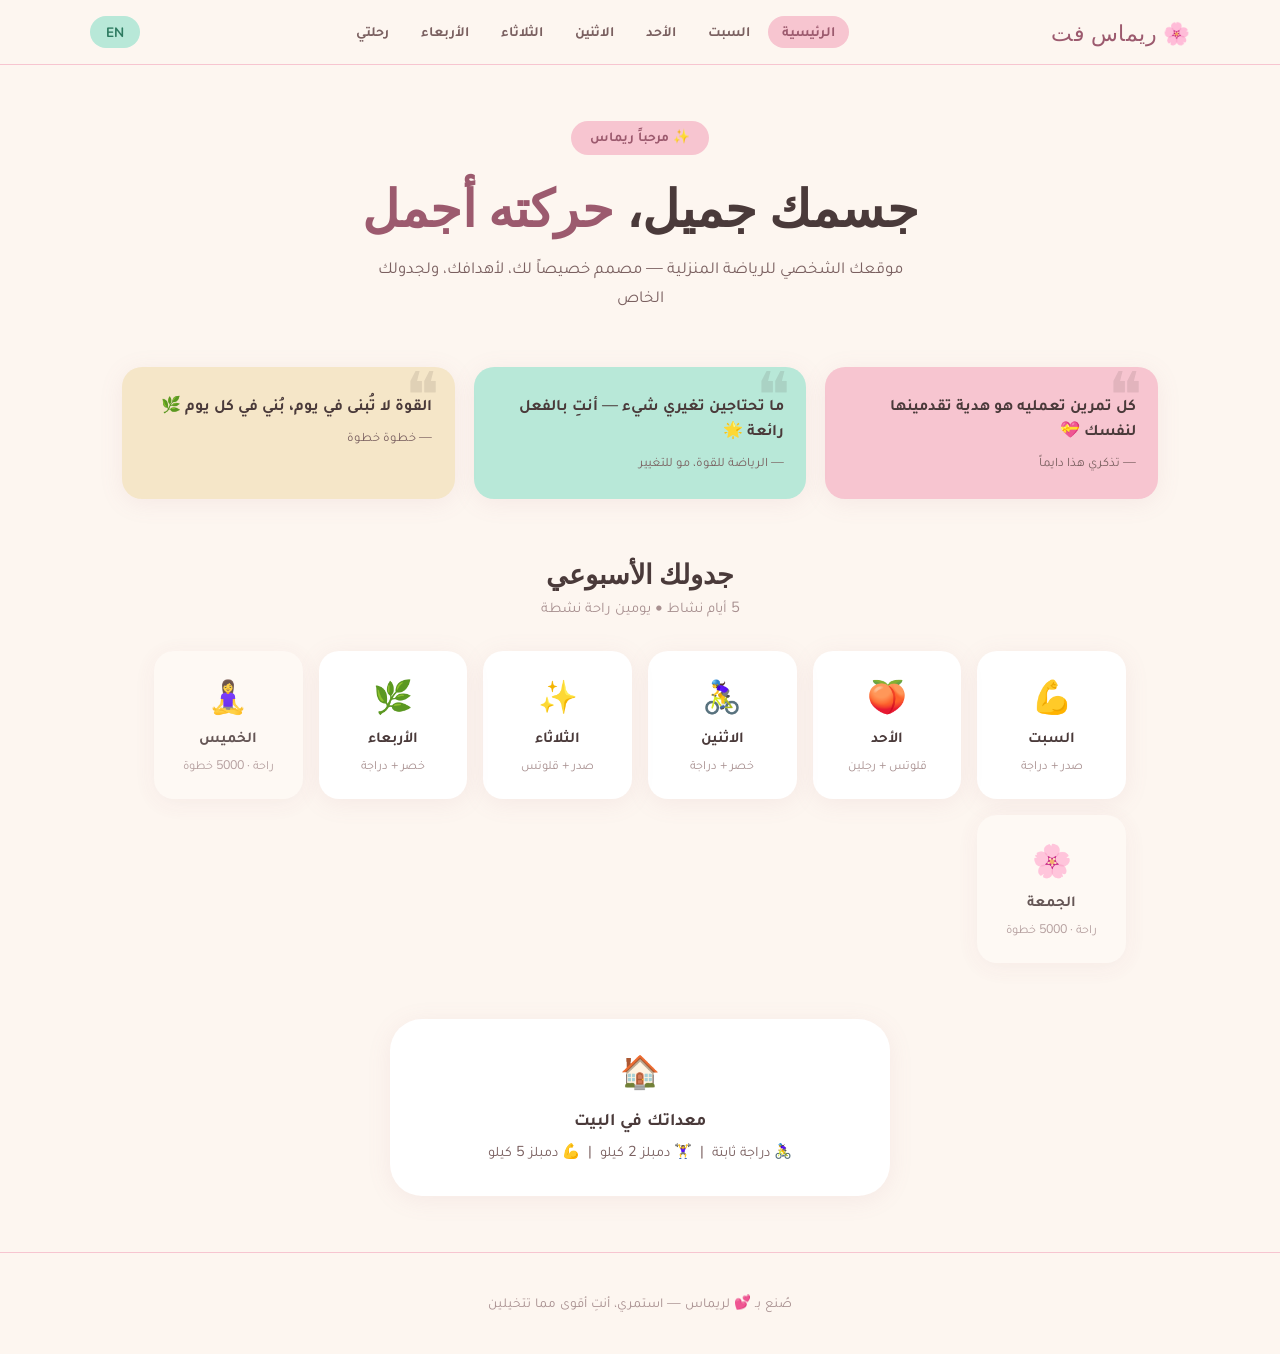
==== index.html @ c1bd8bd5 "Initial commit" ====
<!DOCTYPE html>
<html lang="ar" dir="rtl">
<head>
<meta charset="UTF-8"/>
<meta name="viewport" content="width=device-width, initial-scale=1.0"/>
<title>ريماس فت | Reemas Fit</title>
<link rel="stylesheet" href="style.css"/>
</head>
<body>
 
<nav>
  <div class="nav-inner">
    <a class="nav-logo" href="index.html">🌸 ريماس فت</a>
    <ul class="nav-links">
      <li><a href="index.html" class="active" data-ar="الرئيسية" data-en="Home">الرئيسية</a></li>
      <li><a href="saturday.html" data-ar="السبت" data-en="Sat">السبت</a></li>
      <li><a href="sunday.html" data-ar="الأحد" data-en="Sun">الأحد</a></li>
      <li><a href="monday.html" data-ar="الاثنين" data-en="Mon">الاثنين</a></li>
      <li><a href="tuesday.html" data-ar="الثلاثاء" data-en="Tue">الثلاثاء</a></li>
      <li><a href="wednesday.html" data-ar="الأربعاء" data-en="Wed">الأربعاء</a></li>
      <li><a href="my-journey.html" data-ar="رحلتي" data-en="My Journey">رحلتي</a></li>
    </ul>
    <button class="lang-btn" onclick="toggleLang()">EN</button>
  </div>
</nav>
 
<div class="hero section">
  <div class="hero-badge" data-ar="✨ مرحباً ريماس" data-en="✨ Hello Reemas">✨ مرحباً ريماس</div>
  <h1 data-ar="جسمك جميل، <span>حركته أجمل</span>" data-en="Your body is beautiful, <span>moving it is even better</span>">جسمك جميل، <span>حركته أجمل</span></h1>
  <p class="hero-sub" data-ar="موقعك الشخصي للرياضة المنزلية — مصمم خصيصاً لك، لأهدافك، ولجدولك الخاص" data-en="Your personal home workout hub — designed just for you, your goals, and your schedule">موقعك الشخصي للرياضة المنزلية — مصمم خصيصاً لك، لأهدافك، ولجدولك الخاص</p>
</div>
 
<div class="quotes-grid">
  <div class="quote-card">
    <p data-ar="كل تمرين تعمليه هو هدية تقدمينها لنفسك 💝" data-en="Every workout is a gift you give yourself 💝">كل تمرين تعمليه هو هدية تقدمينها لنفسك 💝</p>
    <span data-ar="— تذكري هذا دايماً" data-en="— Always remember this">— تذكري هذا دايماً</span>
  </div>
  <div class="quote-card">
    <p data-ar="ما تحتاجين تغيري شيء — أنتِ بالفعل رائعة 🌟" data-en="You don't need to change anything — you're already amazing 🌟">ما تحتاجين تغيري شيء — أنتِ بالفعل رائعة 🌟</p>
    <span data-ar="— الرياضة للقوة، مو للتغيير" data-en="— Exercise for strength, not change">— الرياضة للقوة، مو للتغيير</span>
  </div>
  <div class="quote-card">
    <p data-ar="القوة لا تُبنى في يوم، بُني في كل يوم 🌿" data-en="Strength isn't built in one day, but a little every day 🌿">القوة لا تُبنى في يوم، بُني في كل يوم 🌿</p>
    <span data-ar="— خطوة خطوة" data-en="— Step by step">— خطوة خطوة</span>
  </div>
</div>
 
<div class="section">
  <h2 class="section-title" data-ar="جدولك الأسبوعي" data-en="Your Weekly Schedule">جدولك الأسبوعي</h2>
  <p class="section-sub" data-ar="5 أيام نشاط • يومين راحة نشطة" data-en="5 active days • 2 active rest days">5 أيام نشاط • يومين راحة نشطة</p>
 
  <div class="week-grid">
    <a class="day-card" href="saturday.html">
      <span class="day-emoji">💪</span>
      <span class="day-name" data-ar="السبت" data-en="Saturday">السبت</span>
      <span class="day-focus" data-ar="صدر + دراجة" data-en="Chest + Bike">صدر + دراجة</span>
    </a>
    <a class="day-card" href="sunday.html">
      <span class="day-emoji">🍑</span>
      <span class="day-name" data-ar="الأحد" data-en="Sunday">الأحد</span>
      <span class="day-focus" data-ar="قلوتس + رجلين" data-en="Glutes + Legs">قلوتس + رجلين</span>
    </a>
    <a class="day-card" href="monday.html">
      <span class="day-emoji">🚴‍♀️</span>
      <span class="day-name" data-ar="الاثنين" data-en="Monday">الاثنين</span>
      <span class="day-focus" data-ar="خصر + دراجة" data-en="Waist + Bike">خصر + دراجة</span>
    </a>
    <a class="day-card" href="tuesday.html">
      <span class="day-emoji">✨</span>
      <span class="day-name" data-ar="الثلاثاء" data-en="Tuesday">الثلاثاء</span>
      <span class="day-focus" data-ar="صدر + قلوتس" data-en="Chest + Glutes">صدر + قلوتس</span>
    </a>
    <a class="day-card" href="wednesday.html">
      <span class="day-emoji">🌿</span>
      <span class="day-name" data-ar="الأربعاء" data-en="Wednesday">الأربعاء</span>
      <span class="day-focus" data-ar="خصر + دراجة" data-en="Waist + Bike">خصر + دراجة</span>
    </a>
    <div class="day-card rest">
      <span class="day-emoji">🧘‍♀️</span>
      <span class="day-name" data-ar="الخميس" data-en="Thursday">الخميس</span>
      <span class="day-focus" data-ar="راحة · 5000 خطوة" data-en="Rest · 5000 steps">راحة · 5000 خطوة</span>
    </div>
    <div class="day-card rest">
      <span class="day-emoji">🌸</span>
      <span class="day-name" data-ar="الجمعة" data-en="Friday">الجمعة</span>
      <span class="day-focus" data-ar="راحة · 5000 خطوة" data-en="Rest · 5000 steps">راحة · 5000 خطوة</span>
    </div>
  </div>
</div>
 
<div class="section" style="text-align:center">
  <div style="background:var(--white);border-radius:var(--radius-lg);padding:2rem;box-shadow:var(--shadow-soft);display:inline-block;max-width:500px;width:100%">
    <span style="font-size:2rem">🏠</span>
    <h3 style="margin:0.8rem 0 0.4rem;font-size:1.1rem" data-ar="معداتك في البيت" data-en="Your Home Equipment">معداتك في البيت</h3>
    <p style="color:var(--text-mid);font-size:0.9rem;line-height:1.7" data-ar="🚴‍♀️ دراجة ثابتة &nbsp;|&nbsp; 🏋️‍♀️ دمبلز 2 كيلو &nbsp;|&nbsp; 💪 دمبلز 5 كيلو" data-en="🚴‍♀️ Stationary Bike &nbsp;|&nbsp; 🏋️‍♀️ 2kg Dumbbells &nbsp;|&nbsp; 💪 5kg Dumbbells">🚴‍♀️ دراجة ثابتة &nbsp;|&nbsp; 🏋️‍♀️ دمبلز 2 كيلو &nbsp;|&nbsp; 💪 دمبلز 5 كيلو</p>
  </div>
</div>
 
<footer>
  <p data-ar="صُنع بـ <span>💕</span> لريماس — استمري، أنتِ أقوى مما تتخيلين" data-en="Made with <span>💕</span> for Reemas — Keep going, you're stronger than you think">صُنع بـ <span>💕</span> لريماس — استمري، أنتِ أقوى مما تتخيلين</p>
</footer>
 
<script>
const LANG_KEY = 'reemas_lang';
function getLang() { return localStorage.getItem(LANG_KEY) || 'ar'; }
function applyLang(lang) {
  document.documentElement.lang = lang;
  document.documentElement.dir = lang === 'ar' ? 'rtl' : 'ltr';
  document.body.classList.toggle('lang-en', lang === 'ar' ? false : true);
  document.querySelector('.lang-btn').textContent = lang === 'ar' ? 'EN' : 'عر';
  document.querySelectorAll('[data-ar]').forEach(el => {
    const txt = el.getAttribute('data-' + lang);
    if (txt) el.innerHTML = txt;
  });
  localStorage.setItem(LANG_KEY, lang);
}
function toggleLang() {
  applyLang(getLang() === 'ar' ? 'en' : 'ar');
}
applyLang(getLang());
</script>
</body>
</html>
---- style.css ----
@import url('https://fonts.googleapis.com/css2?family=Tajawal:wght@300;400;500;700&family=Playfair+Display:wght@400;600&family=Nunito:wght@300;400;600;700&display=swap');
 
:root {
  --blush: #F7C5D0;
  --blush-dark: #e8a0b5;
  --blush-text: #9c5a6e;
  --mint: #B8E8D8;
  --mint-dark: #8dd4bc;
  --mint-text: #2d7a60;
  --sand: #F5E6C8;
  --sand-dark: #e8d0a0;
  --sand-text: #8a6a28;
  --cream: #FDF6F0;
  --cream-2: #fef9f5;
  --white: #ffffff;
  --text-dark: #4a3a3a;
  --text-mid: #7a6060;
  --text-light: #a89090;
  --radius-sm: 12px;
  --radius-md: 20px;
  --radius-lg: 32px;
  --shadow-soft: 0 4px 24px rgba(180,120,140,0.10);
  --shadow-card: 0 8px 32px rgba(180,120,140,0.13);
  --transition: 0.3s cubic-bezier(0.4,0,0.2,1);
}
 
* {
  margin: 0;
  padding: 0;
  box-sizing: border-box;
}
 
html {
  scroll-behavior: smooth;
}
 
body {
  font-family: 'Nunito', 'Tajawal', sans-serif;
  background-color: var(--cream);
  color: var(--text-dark);
  min-height: 100vh;
  direction: rtl;
}
 
body.lang-en {
  direction: ltr;
  font-family: 'Nunito', sans-serif;
}
 
/* ─── NAV ─── */
nav {
  background: rgba(253,246,240,0.92);
  backdrop-filter: blur(12px);
  -webkit-backdrop-filter: blur(12px);
  border-bottom: 1.5px solid var(--blush);
  position: sticky;
  top: 0;
  z-index: 100;
  padding: 0 2rem;
}
 
.nav-inner {
  max-width: 1100px;
  margin: 0 auto;
  display: flex;
  align-items: center;
  justify-content: space-between;
  height: 64px;
  gap: 1rem;
}
 
.nav-logo {
  font-family: 'Playfair Display', serif;
  font-size: 1.35rem;
  color: var(--blush-text);
  text-decoration: none;
  letter-spacing: 0.5px;
  white-space: nowrap;
}
 
.nav-links {
  display: flex;
  gap: 0.3rem;
  list-style: none;
  flex-wrap: wrap;
  justify-content: center;
}
 
.nav-links a {
  text-decoration: none;
  color: var(--text-mid);
  font-size: 0.88rem;
  font-weight: 600;
  padding: 0.4rem 0.85rem;
  border-radius: 50px;
  transition: var(--transition);
}
 
.nav-links a:hover,
.nav-links a.active {
  background: var(--blush);
  color: var(--blush-text);
}
 
.lang-btn {
  background: var(--mint);
  color: var(--mint-text);
  border: none;
  padding: 0.4rem 1rem;
  border-radius: 50px;
  font-family: inherit;
  font-size: 0.85rem;
  font-weight: 700;
  cursor: pointer;
  transition: var(--transition);
  white-space: nowrap;
}
 
.lang-btn:hover {
  background: var(--mint-dark);
  transform: scale(1.05);
}
 
/* ─── HERO ─── */
.hero {
  max-width: 1100px;
  margin: 3rem auto 0;
  padding: 0 2rem;
  text-align: center;
}
 
.hero-badge {
  display: inline-block;
  background: var(--blush);
  color: var(--blush-text);
  font-size: 0.85rem;
  font-weight: 700;
  padding: 0.4rem 1.2rem;
  border-radius: 50px;
  margin-bottom: 1.2rem;
  animation: fadeUp 0.6s ease both;
}
 
.hero h1 {
  font-family: 'Playfair Display', serif;
  font-size: clamp(2rem, 5vw, 3.2rem);
  color: var(--text-dark);
  line-height: 1.25;
  margin-bottom: 1rem;
  animation: fadeUp 0.7s ease both;
}
 
.hero h1 span {
  color: var(--blush-text);
}
 
.hero-sub {
  font-size: 1.05rem;
  color: var(--text-mid);
  max-width: 540px;
  margin: 0 auto 2rem;
  line-height: 1.7;
  animation: fadeUp 0.8s ease both;
}
 
/* ─── QUOTE CARDS ─── */
.quotes-grid {
  display: grid;
  grid-template-columns: repeat(auto-fit, minmax(260px, 1fr));
  gap: 1.2rem;
  max-width: 1100px;
  margin: 2.5rem auto;
  padding: 0 2rem;
}
 
.quote-card {
  border-radius: var(--radius-md);
  padding: 1.6rem 1.4rem;
  position: relative;
  overflow: hidden;
  animation: fadeUp 0.8s ease both;
  box-shadow: var(--shadow-soft);
}
 
.quote-card:nth-child(1) { background: var(--blush); animation-delay: 0.1s; }
.quote-card:nth-child(2) { background: var(--mint); animation-delay: 0.2s; }
.quote-card:nth-child(3) { background: var(--sand); animation-delay: 0.3s; }
 
.quote-card::before {
  content: '❝';
  position: absolute;
  top: -8px;
  right: 16px;
  font-size: 4rem;
  opacity: 0.12;
  font-family: serif;
}
 
.quote-card p {
  font-size: 1rem;
  font-weight: 600;
  line-height: 1.6;
  color: var(--text-dark);
}
 
.quote-card span {
  display: block;
  margin-top: 0.6rem;
  font-size: 0.8rem;
  color: var(--text-mid);
}
 
/* ─── WEEK OVERVIEW ─── */
.section-title {
  text-align: center;
  font-family: 'Playfair Display', serif;
  font-size: 1.7rem;
  color: var(--text-dark);
  margin-bottom: 0.4rem;
}
 
.section-sub {
  text-align: center;
  color: var(--text-light);
  font-size: 0.92rem;
  margin-bottom: 2rem;
}
 
.week-grid {
  display: grid;
  grid-template-columns: repeat(auto-fit, minmax(140px, 1fr));
  gap: 1rem;
  max-width: 1100px;
  margin: 0 auto;
  padding: 0 2rem;
}
 
.day-card {
  background: var(--white);
  border-radius: var(--radius-md);
  padding: 1.4rem 1rem;
  text-align: center;
  text-decoration: none;
  color: inherit;
  box-shadow: var(--shadow-soft);
  transition: var(--transition);
  border: 2px solid transparent;
  display: block;
}
 
.day-card:hover {
  transform: translateY(-4px);
  box-shadow: var(--shadow-card);
  border-color: var(--blush);
}
 
.day-card.rest {
  background: var(--cream-2);
  opacity: 0.85;
}
 
.day-emoji {
  font-size: 2rem;
  display: block;
  margin-bottom: 0.5rem;
}
 
.day-name {
  font-weight: 700;
  font-size: 0.95rem;
  color: var(--text-dark);
  display: block;
  margin-bottom: 0.25rem;
}
 
.day-focus {
  font-size: 0.78rem;
  color: var(--text-light);
}
 
/* ─── SECTION WRAPPER ─── */
.section {
  max-width: 1100px;
  margin: 3.5rem auto;
  padding: 0 2rem;
}
 
/* ─── DAY PAGE ─── */
.day-hero {
  background: linear-gradient(135deg, var(--blush) 0%, var(--sand) 100%);
  border-radius: var(--radius-lg);
  padding: 2.5rem 2rem;
  text-align: center;
  margin-bottom: 2rem;
  position: relative;
  overflow: hidden;
}
 
.day-hero::after {
  content: '';
  position: absolute;
  bottom: -30px;
  left: -30px;
  width: 120px;
  height: 120px;
  background: rgba(255,255,255,0.15);
  border-radius: 50%;
}
 
.day-hero-emoji {
  font-size: 3rem;
  display: block;
  margin-bottom: 0.5rem;
}
 
.day-hero h1 {
  font-family: 'Playfair Display', serif;
  font-size: 2rem;
  color: var(--text-dark);
  margin-bottom: 0.4rem;
}
 
.day-hero p {
  color: var(--text-mid);
  font-size: 0.95rem;
}
 
/* ─── WORKOUT BLOCKS ─── */
.workout-section {
  margin-bottom: 2rem;
}
 
.workout-label {
  display: inline-flex;
  align-items: center;
  gap: 0.5rem;
  background: var(--blush);
  color: var(--blush-text);
  font-size: 0.82rem;
  font-weight: 700;
  padding: 0.35rem 1rem;
  border-radius: 50px;
  margin-bottom: 1rem;
}
 
.workout-label.mint { background: var(--mint); color: var(--mint-text); }
.workout-label.sand { background: var(--sand); color: var(--sand-text); }
 
.exercise-grid {
  display: grid;
  grid-template-columns: repeat(auto-fill, minmax(240px, 1fr));
  gap: 1rem;
}
 
.exercise-card {
  background: var(--white);
  border-radius: var(--radius-md);
  padding: 1.3rem 1.2rem;
  box-shadow: var(--shadow-soft);
  transition: var(--transition);
  border-right: 4px solid var(--blush);
}
 
body.lang-en .exercise-card {
  border-right: none;
  border-left: 4px solid var(--blush);
}
 
.exercise-card.mint-border { border-color: var(--mint-dark); }
.exercise-card.sand-border { border-color: var(--sand-dark); }
 
.exercise-card:hover {
  transform: translateY(-3px);
  box-shadow: var(--shadow-card);
}
 
.exercise-name {
  font-weight: 700;
  font-size: 1rem;
  color: var(--text-dark);
  margin-bottom: 0.4rem;
}
 
.exercise-meta {
  display: flex;
  gap: 0.6rem;
  flex-wrap: wrap;
}
 
.pill {
  background: var(--cream);
  color: var(--text-mid);
  font-size: 0.78rem;
  font-weight: 600;
  padding: 0.25rem 0.7rem;
  border-radius: 50px;
}
 
.pill.blush { background: var(--blush); color: var(--blush-text); }
.pill.mint { background: var(--mint); color: var(--mint-text); }
.pill.sand { background: var(--sand); color: var(--sand-text); }
 
.exercise-tip {
  margin-top: 0.6rem;
  font-size: 0.82rem;
  color: var(--text-light);
  line-height: 1.5;
}
 
/* ─── REST DAY ─── */
.rest-hero {
  background: linear-gradient(135deg, var(--mint) 0%, var(--sand) 100%);
}
 
.steps-card {
  background: var(--white);
  border-radius: var(--radius-lg);
  padding: 2rem;
  text-align: center;
  box-shadow: var(--shadow-card);
  max-width: 400px;
  margin: 2rem auto;
}
 
.steps-number {
  font-family: 'Playfair Display', serif;
  font-size: 3.5rem;
  color: var(--blush-text);
  display: block;
}
 
.steps-label {
  color: var(--text-mid);
  font-size: 0.95rem;
}
 
.rest-tips {
  display: grid;
  grid-template-columns: repeat(auto-fit, minmax(200px, 1fr));
  gap: 1rem;
  margin-top: 2rem;
}
 
.rest-tip-card {
  background: var(--white);
  border-radius: var(--radius-md);
  padding: 1.3rem;
  text-align: center;
  box-shadow: var(--shadow-soft);
}
 
.rest-tip-icon { font-size: 1.8rem; margin-bottom: 0.5rem; display: block; }
.rest-tip-card p { font-size: 0.88rem; color: var(--text-mid); line-height: 1.5; }
 
/* ─── JOURNEY PAGE ─── */
.journey-tabs {
  display: flex;
  gap: 0.5rem;
  background: var(--white);
  padding: 0.5rem;
  border-radius: 50px;
  width: fit-content;
  margin: 0 auto 2rem;
  box-shadow: var(--shadow-soft);
  flex-wrap: wrap;
  justify-content: center;
}
 
.tab-btn {
  background: transparent;
  border: none;
  padding: 0.5rem 1.3rem;
  border-radius: 50px;
  font-family: inherit;
  font-size: 0.9rem;
  font-weight: 600;
  color: var(--text-mid);
  cursor: pointer;
  transition: var(--transition);
}
 
.tab-btn.active {
  background: var(--blush);
  color: var(--blush-text);
}
 
.tab-content { display: none; }
.tab-content.active { display: block; }
 
/* Progress */
.progress-week {
  background: var(--white);
  border-radius: var(--radius-md);
  padding: 1.5rem;
  box-shadow: var(--shadow-soft);
  margin-bottom: 1.2rem;
}
 
.progress-week h3 {
  font-size: 1rem;
  font-weight: 700;
  margin-bottom: 1rem;
  color: var(--text-dark);
}
 
.progress-days {
  display: flex;
  gap: 0.5rem;
  flex-wrap: wrap;
}
 
.progress-day {
  width: 44px;
  height: 44px;
  border-radius: 50%;
  border: 2px solid var(--blush);
  display: flex;
  align-items: center;
  justify-content: center;
  font-size: 0.75rem;
  font-weight: 700;
  color: var(--text-light);
  cursor: pointer;
  transition: var(--transition);
}
 
.progress-day.done {
  background: var(--blush);
  color: var(--blush-text);
  border-color: var(--blush-dark);
}
 
.progress-day.rest-day {
  border-color: var(--mint);
  color: var(--mint-text);
}
 
.progress-day.rest-day.done {
  background: var(--mint);
}
 
.note-box {
  margin-top: 1rem;
}
 
.note-box textarea {
  width: 100%;
  border: 1.5px solid var(--blush);
  border-radius: var(--radius-sm);
  padding: 0.8rem 1rem;
  font-family: inherit;
  font-size: 0.9rem;
  color: var(--text-dark);
  background: var(--cream);
  resize: vertical;
  min-height: 80px;
  outline: none;
  transition: var(--transition);
}
 
.note-box textarea:focus {
  border-color: var(--blush-dark);
  background: var(--white);
}
 
/* Goals */
.goals-grid {
  display: grid;
  grid-template-columns: repeat(auto-fit, minmax(240px, 1fr));
  gap: 1.2rem;
}
 
.goal-card {
  background: var(--white);
  border-radius: var(--radius-md);
  padding: 1.5rem;
  box-shadow: var(--shadow-soft);
  text-align: center;
}
 
.goal-icon { font-size: 2rem; margin-bottom: 0.5rem; display: block; }
 
.goal-card h3 {
  font-size: 0.95rem;
  font-weight: 700;
  color: var(--text-dark);
  margin-bottom: 0.8rem;
}
 
.goal-input {
  width: 100%;
  border: 1.5px solid var(--blush);
  border-radius: var(--radius-sm);
  padding: 0.6rem 0.9rem;
  font-family: inherit;
  font-size: 0.9rem;
  color: var(--text-dark);
  background: var(--cream);
  outline: none;
  transition: var(--transition);
  text-align: center;
}
 
.goal-input:focus {
  border-color: var(--blush-dark);
  background: var(--white);
}
 
/* Exercises Library */
.library-filter {
  display: flex;
  gap: 0.5rem;
  flex-wrap: wrap;
  margin-bottom: 1.5rem;
  justify-content: center;
}
 
.filter-btn {
  background: var(--white);
  border: 1.5px solid var(--blush);
  color: var(--blush-text);
  padding: 0.4rem 1rem;
  border-radius: 50px;
  font-family: inherit;
  font-size: 0.85rem;
  font-weight: 600;
  cursor: pointer;
  transition: var(--transition);
}
 
.filter-btn.active,
.filter-btn:hover {
  background: var(--blush);
}
 
.save-btn {
  background: var(--blush-text);
  color: white;
  border: none;
  padding: 0.6rem 1.8rem;
  border-radius: 50px;
  font-family: inherit;
  font-size: 0.9rem;
  font-weight: 700;
  cursor: pointer;
  transition: var(--transition);
  margin-top: 1rem;
}
 
.save-btn:hover {
  background: var(--blush-dark);
  transform: scale(1.03);
}
 
/* ─── FOOTER ─── */
footer {
  text-align: center;
  padding: 2.5rem 1rem;
  color: var(--text-light);
  font-size: 0.85rem;
  border-top: 1.5px solid var(--blush);
  margin-top: 3rem;
}
 
footer span { color: var(--blush-text); }
 
/* ─── TIMER ─── */
.timer-bar {
  background: var(--mint);
  border-radius: var(--radius-md);
  padding: 1rem 1.5rem;
  display: flex;
  align-items: center;
  justify-content: space-between;
  margin-bottom: 2rem;
  gap: 1rem;
  flex-wrap: wrap;
}
 
.timer-display {
  font-family: 'Playfair Display', serif;
  font-size: 2rem;
  color: var(--mint-text);
  font-weight: 600;
}
 
.timer-controls { display: flex; gap: 0.6rem; }
 
.timer-btn {
  background: var(--white);
  border: none;
  border-radius: 50px;
  padding: 0.45rem 1.1rem;
  font-family: inherit;
  font-size: 0.85rem;
  font-weight: 700;
  color: var(--mint-text);
  cursor: pointer;
  transition: var(--transition);
}
 
.timer-btn:hover { background: var(--mint-dark); }
 
/* ─── BIKE SECTION ─── */
.bike-card {
  background: linear-gradient(135deg, var(--mint) 0%, var(--sand) 100%);
  border-radius: var(--radius-lg);
  padding: 1.8rem;
  margin-bottom: 2rem;
}
 
.bike-card h3 {
  font-size: 1.1rem;
  font-weight: 700;
  color: var(--text-dark);
  margin-bottom: 1rem;
}
 
.bike-intervals {
  display: grid;
  grid-template-columns: repeat(auto-fit, minmax(160px, 1fr));
  gap: 0.8rem;
}
 
.interval-step {
  background: rgba(255,255,255,0.65);
  border-radius: var(--radius-sm);
  padding: 1rem;
  text-align: center;
}
 
.interval-step .time {
  font-family: 'Playfair Display', serif;
  font-size: 1.5rem;
  color: var(--mint-text);
  font-weight: 600;
  display: block;
}
 
.interval-step .desc {
  font-size: 0.8rem;
  color: var(--text-mid);
}
 
/* ─── ANIMATIONS ─── */
@keyframes fadeUp {
  from { opacity: 0; transform: translateY(20px); }
  to   { opacity: 1; transform: translateY(0); }
}
 
.fade-up {
  animation: fadeUp 0.6s ease both;
}
 
/* ─── RESPONSIVE ─── */
@media (max-width: 640px) {
  .nav-links { display: none; }
  .nav-inner { justify-content: space-between; }
  .hero { margin-top: 1.5rem; }
  .week-grid { grid-template-columns: repeat(3, 1fr); }
  .day-card { padding: 1rem 0.5rem; }
  .day-emoji { font-size: 1.5rem; }
  .day-name { font-size: 0.8rem; }
}
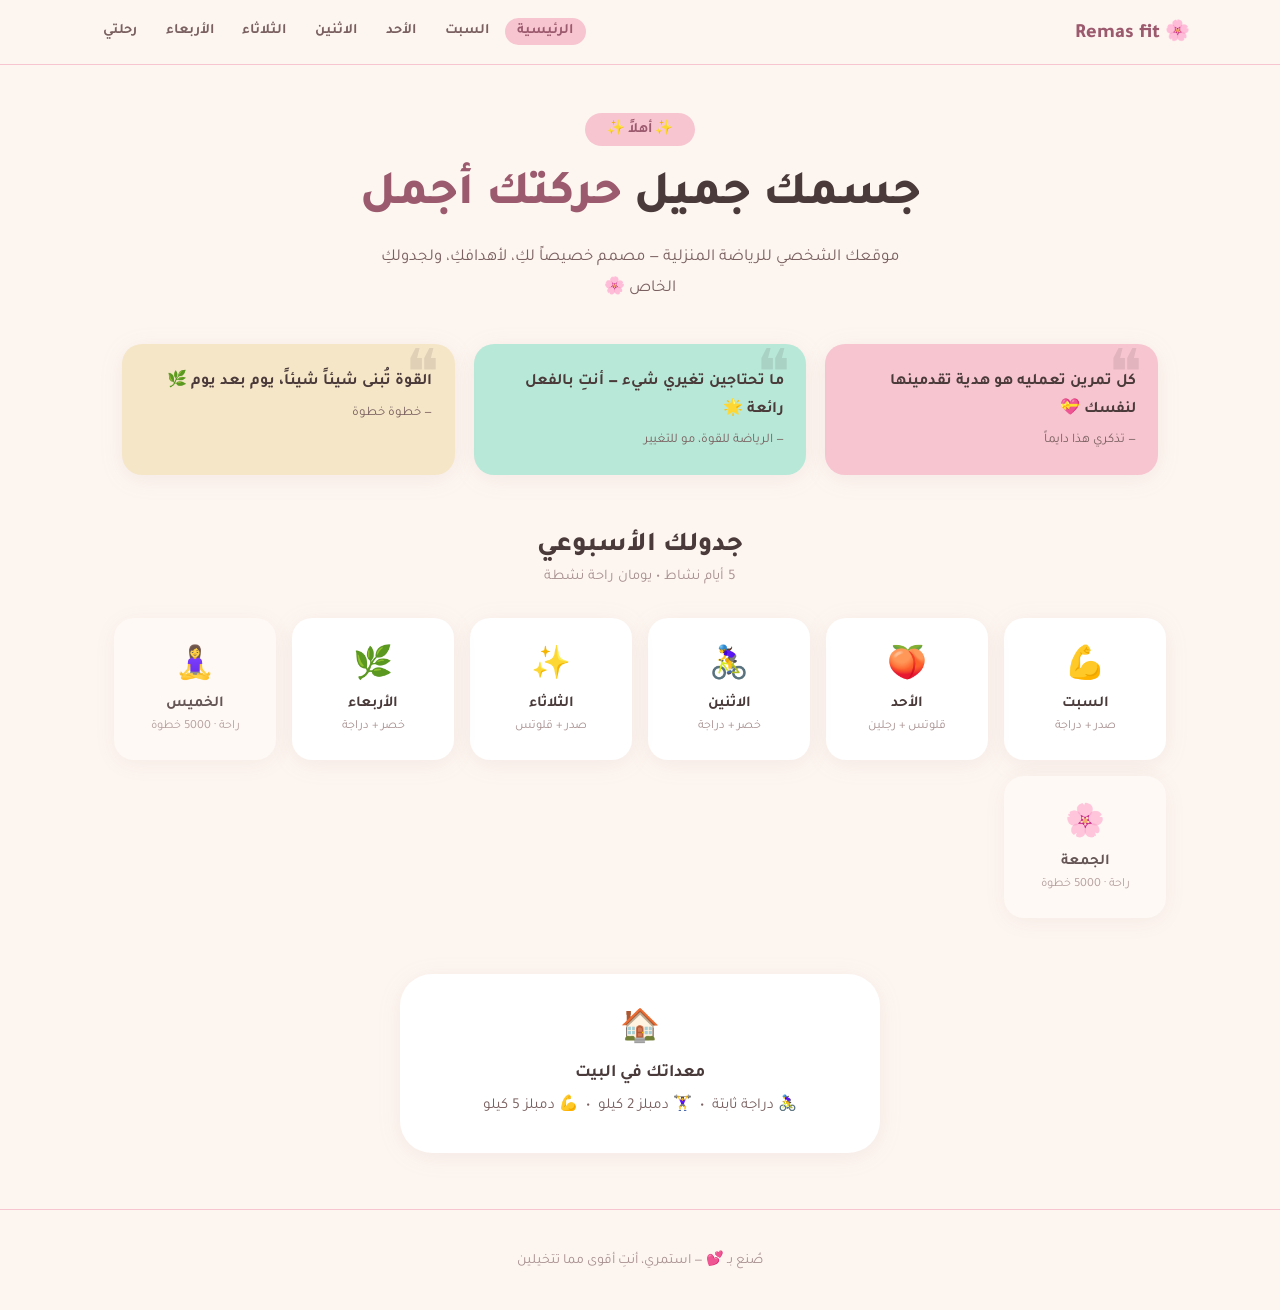
==== commit 63551213: "Update website" ====
--- a/index.html
+++ b/index.html
@@ -3,122 +3,103 @@
 <head>
 <meta charset="UTF-8"/>
 <meta name="viewport" content="width=device-width, initial-scale=1.0"/>
-<title>ريماس فت | Reemas Fit</title>
+<title>ريماس فت — الرئيسية</title>
 <link rel="stylesheet" href="style.css"/>
 </head>
 <body>
- 
+
 <nav>
   <div class="nav-inner">
-    <a class="nav-logo" href="index.html">🌸 ريماس فت</a>
+    <a class="nav-logo" href="index.html">🌸 Remas fit</a>
     <ul class="nav-links">
-      <li><a href="index.html" class="active" data-ar="الرئيسية" data-en="Home">الرئيسية</a></li>
-      <li><a href="saturday.html" data-ar="السبت" data-en="Sat">السبت</a></li>
-      <li><a href="sunday.html" data-ar="الأحد" data-en="Sun">الأحد</a></li>
-      <li><a href="monday.html" data-ar="الاثنين" data-en="Mon">الاثنين</a></li>
-      <li><a href="tuesday.html" data-ar="الثلاثاء" data-en="Tue">الثلاثاء</a></li>
-      <li><a href="wednesday.html" data-ar="الأربعاء" data-en="Wed">الأربعاء</a></li>
-      <li><a href="my-journey.html" data-ar="رحلتي" data-en="My Journey">رحلتي</a></li>
+      <li><a href="index.html" class="active">الرئيسية</a></li>
+      <li><a href="saturday.html">السبت</a></li>
+      <li><a href="sunday.html">الأحد</a></li>
+      <li><a href="monday.html">الاثنين</a></li>
+      <li><a href="tuesday.html">الثلاثاء</a></li>
+      <li><a href="wednesday.html">الأربعاء</a></li>
+      <li><a href="my-journey.html">رحلتي </a></li>
     </ul>
-    <button class="lang-btn" onclick="toggleLang()">EN</button>
   </div>
 </nav>
- 
-<div class="hero section">
-  <div class="hero-badge" data-ar="✨ مرحباً ريماس" data-en="✨ Hello Reemas">✨ مرحباً ريماس</div>
-  <h1 data-ar="جسمك جميل، <span>حركته أجمل</span>" data-en="Your body is beautiful, <span>moving it is even better</span>">جسمك جميل، <span>حركته أجمل</span></h1>
-  <p class="hero-sub" data-ar="موقعك الشخصي للرياضة المنزلية — مصمم خصيصاً لك، لأهدافك، ولجدولك الخاص" data-en="Your personal home workout hub — designed just for you, your goals, and your schedule">موقعك الشخصي للرياضة المنزلية — مصمم خصيصاً لك، لأهدافك، ولجدولك الخاص</p>
+
+<div class="hero">
+  <div class="hero-badge">✨ أهلاً ✨</div>
+  <h1>جسمك جميل <span>حركتك أجمل</span></h1>
+  <p class="hero-sub">موقعك الشخصي للرياضة المنزلية — مصمم خصيصاً لكِ، لأهدافكِ، ولجدولكِ الخاص 🌸</p>
 </div>
- 
+
 <div class="quotes-grid">
   <div class="quote-card">
-    <p data-ar="كل تمرين تعمليه هو هدية تقدمينها لنفسك 💝" data-en="Every workout is a gift you give yourself 💝">كل تمرين تعمليه هو هدية تقدمينها لنفسك 💝</p>
-    <span data-ar="— تذكري هذا دايماً" data-en="— Always remember this">— تذكري هذا دايماً</span>
+    <p>كل تمرين تعمليه هو هدية تقدمينها لنفسك 💝</p>
+    <span>— تذكري هذا دايماً</span>
   </div>
   <div class="quote-card">
-    <p data-ar="ما تحتاجين تغيري شيء — أنتِ بالفعل رائعة 🌟" data-en="You don't need to change anything — you're already amazing 🌟">ما تحتاجين تغيري شيء — أنتِ بالفعل رائعة 🌟</p>
-    <span data-ar="— الرياضة للقوة، مو للتغيير" data-en="— Exercise for strength, not change">— الرياضة للقوة، مو للتغيير</span>
+    <p>ما تحتاجين تغيري شيء — أنتِ بالفعل رائعة 🌟</p>
+    <span>— الرياضة للقوة، مو للتغيير</span>
   </div>
   <div class="quote-card">
-    <p data-ar="القوة لا تُبنى في يوم، بُني في كل يوم 🌿" data-en="Strength isn't built in one day, but a little every day 🌿">القوة لا تُبنى في يوم، بُني في كل يوم 🌿</p>
-    <span data-ar="— خطوة خطوة" data-en="— Step by step">— خطوة خطوة</span>
+    <p>القوة تُبنى شيئاً شيئاً، يوم بعد يوم 🌿</p>
+    <span>— خطوة خطوة</span>
   </div>
 </div>
- 
+
 <div class="section">
-  <h2 class="section-title" data-ar="جدولك الأسبوعي" data-en="Your Weekly Schedule">جدولك الأسبوعي</h2>
-  <p class="section-sub" data-ar="5 أيام نشاط • يومين راحة نشطة" data-en="5 active days • 2 active rest days">5 أيام نشاط • يومين راحة نشطة</p>
- 
+  <h2 class="section-title">جدولك الأسبوعي</h2>
+  <p class="section-sub">5 أيام نشاط • يومان راحة نشطة</p>
+
   <div class="week-grid">
     <a class="day-card" href="saturday.html">
       <span class="day-emoji">💪</span>
-      <span class="day-name" data-ar="السبت" data-en="Saturday">السبت</span>
-      <span class="day-focus" data-ar="صدر + دراجة" data-en="Chest + Bike">صدر + دراجة</span>
+      <span class="day-name">السبت</span>
+      <span class="day-focus">صدر + دراجة</span>
     </a>
     <a class="day-card" href="sunday.html">
       <span class="day-emoji">🍑</span>
-      <span class="day-name" data-ar="الأحد" data-en="Sunday">الأحد</span>
-      <span class="day-focus" data-ar="قلوتس + رجلين" data-en="Glutes + Legs">قلوتس + رجلين</span>
+      <span class="day-name">الأحد</span>
+      <span class="day-focus">قلوتس + رجلين</span>
     </a>
     <a class="day-card" href="monday.html">
       <span class="day-emoji">🚴‍♀️</span>
-      <span class="day-name" data-ar="الاثنين" data-en="Monday">الاثنين</span>
-      <span class="day-focus" data-ar="خصر + دراجة" data-en="Waist + Bike">خصر + دراجة</span>
+      <span class="day-name">الاثنين</span>
+      <span class="day-focus">خصر + دراجة</span>
     </a>
     <a class="day-card" href="tuesday.html">
       <span class="day-emoji">✨</span>
-      <span class="day-name" data-ar="الثلاثاء" data-en="Tuesday">الثلاثاء</span>
-      <span class="day-focus" data-ar="صدر + قلوتس" data-en="Chest + Glutes">صدر + قلوتس</span>
+      <span class="day-name">الثلاثاء</span>
+      <span class="day-focus">صدر + قلوتس</span>
     </a>
     <a class="day-card" href="wednesday.html">
       <span class="day-emoji">🌿</span>
-      <span class="day-name" data-ar="الأربعاء" data-en="Wednesday">الأربعاء</span>
-      <span class="day-focus" data-ar="خصر + دراجة" data-en="Waist + Bike">خصر + دراجة</span>
+      <span class="day-name">الأربعاء</span>
+      <span class="day-focus">خصر + دراجة</span>
     </a>
     <div class="day-card rest">
       <span class="day-emoji">🧘‍♀️</span>
-      <span class="day-name" data-ar="الخميس" data-en="Thursday">الخميس</span>
-      <span class="day-focus" data-ar="راحة · 5000 خطوة" data-en="Rest · 5000 steps">راحة · 5000 خطوة</span>
+      <span class="day-name">الخميس</span>
+      <span class="day-focus">راحة · 5000 خطوة</span>
     </div>
     <div class="day-card rest">
       <span class="day-emoji">🌸</span>
-      <span class="day-name" data-ar="الجمعة" data-en="Friday">الجمعة</span>
-      <span class="day-focus" data-ar="راحة · 5000 خطوة" data-en="Rest · 5000 steps">راحة · 5000 خطوة</span>
+      <span class="day-name">الجمعة</span>
+      <span class="day-focus">راحة · 5000 خطوة</span>
     </div>
   </div>
 </div>
- 
+
 <div class="section" style="text-align:center">
-  <div style="background:var(--white);border-radius:var(--radius-lg);padding:2rem;box-shadow:var(--shadow-soft);display:inline-block;max-width:500px;width:100%">
+  <div style="background:var(--white);border-radius:var(--radius-lg);padding:2rem;box-shadow:var(--shadow-soft);display:inline-block;max-width:480px;width:100%">
     <span style="font-size:2rem">🏠</span>
-    <h3 style="margin:0.8rem 0 0.4rem;font-size:1.1rem" data-ar="معداتك في البيت" data-en="Your Home Equipment">معداتك في البيت</h3>
-    <p style="color:var(--text-mid);font-size:0.9rem;line-height:1.7" data-ar="🚴‍♀️ دراجة ثابتة &nbsp;|&nbsp; 🏋️‍♀️ دمبلز 2 كيلو &nbsp;|&nbsp; 💪 دمبلز 5 كيلو" data-en="🚴‍♀️ Stationary Bike &nbsp;|&nbsp; 🏋️‍♀️ 2kg Dumbbells &nbsp;|&nbsp; 💪 5kg Dumbbells">🚴‍♀️ دراجة ثابتة &nbsp;|&nbsp; 🏋️‍♀️ دمبلز 2 كيلو &nbsp;|&nbsp; 💪 دمبلز 5 كيلو</p>
+    <h3 style="margin:0.8rem 0 0.5rem;font-size:1.1rem;font-weight:700">معداتك في البيت</h3>
+    <p style="color:var(--text-mid);font-size:0.95rem;line-height:1.9">
+      🚴‍♀️ دراجة ثابتة &nbsp;•&nbsp; 🏋️‍♀️ دمبلز 2 كيلو &nbsp;•&nbsp; 💪 دمبلز 5 كيلو
+    </p>
   </div>
 </div>
- 
+
 <footer>
-  <p data-ar="صُنع بـ <span>💕</span> لريماس — استمري، أنتِ أقوى مما تتخيلين" data-en="Made with <span>💕</span> for Reemas — Keep going, you're stronger than you think">صُنع بـ <span>💕</span> لريماس — استمري، أنتِ أقوى مما تتخيلين</p>
+  <p>صُنع بـ <span>💕</span>  — استمري، أنتِ أقوى مما تتخيلين</p>
 </footer>
- 
-<script>
-const LANG_KEY = 'reemas_lang';
-function getLang() { return localStorage.getItem(LANG_KEY) || 'ar'; }
-function applyLang(lang) {
-  document.documentElement.lang = lang;
-  document.documentElement.dir = lang === 'ar' ? 'rtl' : 'ltr';
-  document.body.classList.toggle('lang-en', lang === 'ar' ? false : true);
-  document.querySelector('.lang-btn').textContent = lang === 'ar' ? 'EN' : 'عر';
-  document.querySelectorAll('[data-ar]').forEach(el => {
-    const txt = el.getAttribute('data-' + lang);
-    if (txt) el.innerHTML = txt;
-  });
-  localStorage.setItem(LANG_KEY, lang);
-}
-function toggleLang() {
-  applyLang(getLang() === 'ar' ? 'en' : 'ar');
-}
-applyLang(getLang());
-</script>
+
 </body>
-</html>
- +</html>
--- a/style.css
+++ b/style.css
@@ -1,5 +1,5 @@
-@import url('https://fonts.googleapis.com/css2?family=Tajawal:wght@300;400;500;700&family=Playfair+Display:wght@400;600&family=Nunito:wght@300;400;600;700&display=swap');
- 
+@import url('https://fonts.googleapis.com/css2?family=Tajawal:wght@300;400;500;700;800&family=Playfair+Display:wght@400;600&display=swap');
+
 :root {
   --blush: #F7C5D0;
   --blush-dark: #e8a0b5;
@@ -23,104 +23,79 @@
   --shadow-card: 0 8px 32px rgba(180,120,140,0.13);
   --transition: 0.3s cubic-bezier(0.4,0,0.2,1);
 }
- 
-* {
-  margin: 0;
-  padding: 0;
-  box-sizing: border-box;
-}
- 
+
+*, *::before, *::after { margin: 0; padding: 0; box-sizing: border-box; }
 html {
   scroll-behavior: smooth;
-}
- 
+  overflow-x: hidden;
+}
+
 body {
-  font-family: 'Nunito', 'Tajawal', sans-serif;
+  font-family: 'Tajawal', sans-serif;
   background-color: var(--cream);
   color: var(--text-dark);
   min-height: 100vh;
   direction: rtl;
-}
- 
-body.lang-en {
-  direction: ltr;
-  font-family: 'Nunito', sans-serif;
-}
- 
+  overflow-x: hidden;
+  width: 100%;
+}
+
 /* ─── NAV ─── */
 nav {
-  background: rgba(253,246,240,0.92);
+  background: rgba(253,246,240,0.95);
   backdrop-filter: blur(12px);
-  -webkit-backdrop-filter: blur(12px);
   border-bottom: 1.5px solid var(--blush);
   position: sticky;
   top: 0;
   z-index: 100;
-  padding: 0 2rem;
-}
- 
+  padding: 0 1.5rem;
+}
+
 .nav-inner {
   max-width: 1100px;
+  width: 100%;
   margin: 0 auto;
   display: flex;
   align-items: center;
   justify-content: space-between;
   height: 64px;
-  gap: 1rem;
-}
- 
+  box-sizing: border-box;
+  gap: 0.5rem;
+}
+
 .nav-logo {
-  font-family: 'Playfair Display', serif;
-  font-size: 1.35rem;
+  font-family: 'Tajawal', sans-serif;
+  font-size: 1.25rem;
+  font-weight: 800;
   color: var(--blush-text);
   text-decoration: none;
-  letter-spacing: 0.5px;
   white-space: nowrap;
 }
- 
+
 .nav-links {
   display: flex;
-  gap: 0.3rem;
+  gap: 0.2rem;
   list-style: none;
   flex-wrap: wrap;
   justify-content: center;
 }
- 
+
 .nav-links a {
   text-decoration: none;
   color: var(--text-mid);
-  font-size: 0.88rem;
+  font-size: 0.9rem;
   font-weight: 600;
-  padding: 0.4rem 0.85rem;
-  border-radius: 50px;
-  transition: var(--transition);
-}
- 
+  padding: 0.4rem 0.8rem;
+  border-radius: 50px;
+  transition: var(--transition);
+}
+
 .nav-links a:hover,
 .nav-links a.active {
   background: var(--blush);
   color: var(--blush-text);
 }
- 
-.lang-btn {
-  background: var(--mint);
-  color: var(--mint-text);
-  border: none;
-  padding: 0.4rem 1rem;
-  border-radius: 50px;
-  font-family: inherit;
-  font-size: 0.85rem;
-  font-weight: 700;
-  cursor: pointer;
-  transition: var(--transition);
-  white-space: nowrap;
-}
- 
-.lang-btn:hover {
-  background: var(--mint-dark);
-  transform: scale(1.05);
-}
- 
+
 /* ─── HERO ─── */
 .hero {
   max-width: 1100px;
@@ -128,41 +103,40 @@
   padding: 0 2rem;
   text-align: center;
 }
- 
+
 .hero-badge {
   display: inline-block;
   background: var(--blush);
   color: var(--blush-text);
-  font-size: 0.85rem;
-  font-weight: 700;
-  padding: 0.4rem 1.2rem;
+  font-size: 0.9rem;
+  font-weight: 700;
+  padding: 0.4rem 1.4rem;
   border-radius: 50px;
   margin-bottom: 1.2rem;
   animation: fadeUp 0.6s ease both;
 }
- 
+
 .hero h1 {
-  font-family: 'Playfair Display', serif;
-  font-size: clamp(2rem, 5vw, 3.2rem);
+  font-family: 'Tajawal', sans-serif;
+  font-size: clamp(2rem, 5vw, 3rem);
+  font-weight: 800;
   color: var(--text-dark);
-  line-height: 1.25;
+  line-height: 1.3;
   margin-bottom: 1rem;
   animation: fadeUp 0.7s ease both;
 }
- 
-.hero h1 span {
-  color: var(--blush-text);
-}
- 
+
+.hero h1 span { color: var(--blush-text); }
+
 .hero-sub {
   font-size: 1.05rem;
   color: var(--text-mid);
-  max-width: 540px;
+  max-width: 520px;
   margin: 0 auto 2rem;
-  line-height: 1.7;
+  line-height: 1.8;
   animation: fadeUp 0.8s ease both;
 }
- 
+
 /* ─── QUOTE CARDS ─── */
 .quotes-grid {
   display: grid;
@@ -172,69 +146,64 @@
   margin: 2.5rem auto;
   padding: 0 2rem;
 }
- 
+
 .quote-card {
   border-radius: var(--radius-md);
   padding: 1.6rem 1.4rem;
   position: relative;
   overflow: hidden;
+  box-shadow: var(--shadow-soft);
   animation: fadeUp 0.8s ease both;
-  box-shadow: var(--shadow-soft);
-}
- 
+}
+
 .quote-card:nth-child(1) { background: var(--blush); animation-delay: 0.1s; }
-.quote-card:nth-child(2) { background: var(--mint); animation-delay: 0.2s; }
-.quote-card:nth-child(3) { background: var(--sand); animation-delay: 0.3s; }
- 
+.quote-card:nth-child(2) { background: var(--mint);  animation-delay: 0.2s; }
+.quote-card:nth-child(3) { background: var(--sand);  animation-delay: 0.3s; }
+
 .quote-card::before {
   content: '❝';
   position: absolute;
-  top: -8px;
-  right: 16px;
+  top: -8px; right: 16px;
   font-size: 4rem;
   opacity: 0.12;
   font-family: serif;
 }
- 
-.quote-card p {
-  font-size: 1rem;
-  font-weight: 600;
-  line-height: 1.6;
-  color: var(--text-dark);
-}
- 
-.quote-card span {
-  display: block;
-  margin-top: 0.6rem;
-  font-size: 0.8rem;
-  color: var(--text-mid);
-}
- 
-/* ─── WEEK OVERVIEW ─── */
+
+.quote-card p  { font-size: 1rem; font-weight: 600; line-height: 1.7; color: var(--text-dark); }
+.quote-card span { display: block; margin-top: 0.6rem; font-size: 0.82rem; color: var(--text-mid); }
+
+/* ─── SECTION ─── */
+.section {
+  max-width: 1100px;
+  width: 100%;
+  margin: 3.5rem auto;
+  padding: 0 1.5rem;
+  box-sizing: border-box;
+}
+
 .section-title {
   text-align: center;
-  font-family: 'Playfair Display', serif;
+  font-family: 'Tajawal', sans-serif;
   font-size: 1.7rem;
+  font-weight: 800;
   color: var(--text-dark);
   margin-bottom: 0.4rem;
 }
- 
+
 .section-sub {
   text-align: center;
   color: var(--text-light);
   font-size: 0.92rem;
   margin-bottom: 2rem;
 }
- 
+
+/* ─── WEEK GRID ─── */
 .week-grid {
   display: grid;
   grid-template-columns: repeat(auto-fit, minmax(140px, 1fr));
   gap: 1rem;
-  max-width: 1100px;
-  margin: 0 auto;
-  padding: 0 2rem;
-}
- 
+}
+
 .day-card {
   background: var(--white);
   border-radius: var(--radius-md);
@@ -247,45 +216,20 @@
   border: 2px solid transparent;
   display: block;
 }
- 
+
 .day-card:hover {
   transform: translateY(-4px);
   box-shadow: var(--shadow-card);
   border-color: var(--blush);
 }
- 
-.day-card.rest {
-  background: var(--cream-2);
-  opacity: 0.85;
-}
- 
-.day-emoji {
-  font-size: 2rem;
-  display: block;
-  margin-bottom: 0.5rem;
-}
- 
-.day-name {
-  font-weight: 700;
-  font-size: 0.95rem;
-  color: var(--text-dark);
-  display: block;
-  margin-bottom: 0.25rem;
-}
- 
-.day-focus {
-  font-size: 0.78rem;
-  color: var(--text-light);
-}
- 
-/* ─── SECTION WRAPPER ─── */
-.section {
-  max-width: 1100px;
-  margin: 3.5rem auto;
-  padding: 0 2rem;
-}
- 
-/* ─── DAY PAGE ─── */
+
+.day-card.rest { background: var(--cream-2); opacity: 0.85; cursor: default; }
+
+.day-emoji  { font-size: 2rem; display: block; margin-bottom: 0.5rem; }
+.day-name   { font-weight: 700; font-size: 0.95rem; color: var(--text-dark); display: block; margin-bottom: 0.25rem; }
+.day-focus  { font-size: 0.78rem; color: var(--text-light); }
+
+/* ─── DAY HERO ─── */
 .day-hero {
   background: linear-gradient(135deg, var(--blush) 0%, var(--sand) 100%);
   border-radius: var(--radius-lg);
@@ -295,163 +239,215 @@
   position: relative;
   overflow: hidden;
 }
- 
+
 .day-hero::after {
   content: '';
   position: absolute;
-  bottom: -30px;
-  left: -30px;
-  width: 120px;
-  height: 120px;
+  bottom: -30px; left: -30px;
+  width: 120px; height: 120px;
   background: rgba(255,255,255,0.15);
   border-radius: 50%;
 }
- 
-.day-hero-emoji {
-  font-size: 3rem;
-  display: block;
-  margin-bottom: 0.5rem;
-}
- 
-.day-hero h1 {
-  font-family: 'Playfair Display', serif;
-  font-size: 2rem;
-  color: var(--text-dark);
-  margin-bottom: 0.4rem;
-}
- 
-.day-hero p {
-  color: var(--text-mid);
-  font-size: 0.95rem;
-}
- 
+
+.day-hero-emoji { font-size: 3rem; display: block; margin-bottom: 0.5rem; }
+.day-hero h1 { font-family: 'Tajawal', sans-serif; font-weight: 800; font-size: 1.9rem; color: var(--text-dark); margin-bottom: 0.4rem; }
+.day-hero p  { color: var(--text-mid); font-size: 0.95rem; }
+
+/* ─── TIMER ─── */
+.timer-bar {
+  background: var(--mint);
+  border-radius: var(--radius-md);
+  padding: 1rem 1.5rem;
+  display: flex;
+  align-items: center;
+  justify-content: space-between;
+  margin-bottom: 2rem;
+  gap: 1rem;
+  flex-wrap: wrap;
+}
+
+.timer-label   { font-size: 0.8rem; font-weight: 700; color: var(--mint-text); }
+.timer-display { font-family: 'Tajawal', sans-serif; font-size: 2rem; font-weight: 700; color: var(--mint-text); }
+.timer-controls { display: flex; gap: 0.6rem; }
+
+.timer-btn {
+  background: var(--white);
+  border: none;
+  border-radius: 50px;
+  padding: 0.45rem 1.1rem;
+  font-family: 'Tajawal', sans-serif;
+  font-size: 0.9rem;
+  font-weight: 700;
+  color: var(--mint-text);
+  cursor: pointer;
+  transition: var(--transition);
+}
+.timer-btn:hover { background: var(--mint-dark); }
+
 /* ─── WORKOUT BLOCKS ─── */
-.workout-section {
-  margin-bottom: 2rem;
-}
- 
+.workout-section { margin-bottom: 2.2rem; width: 100%; box-sizing: border-box; }
+
 .workout-label {
   display: inline-flex;
   align-items: center;
   gap: 0.5rem;
   background: var(--blush);
   color: var(--blush-text);
-  font-size: 0.82rem;
-  font-weight: 700;
-  padding: 0.35rem 1rem;
+  font-size: 0.88rem;
+  font-weight: 700;
+  padding: 0.4rem 1.1rem;
   border-radius: 50px;
   margin-bottom: 1rem;
 }
- 
 .workout-label.mint { background: var(--mint); color: var(--mint-text); }
 .workout-label.sand { background: var(--sand); color: var(--sand-text); }
- 
+
 .exercise-grid {
   display: grid;
-  grid-template-columns: repeat(auto-fill, minmax(240px, 1fr));
+  grid-template-columns: repeat(auto-fill, minmax(260px, 1fr));
   gap: 1rem;
-}
- 
+  width: 100%;
+  box-sizing: border-box;
+}
+
 .exercise-card {
   background: var(--white);
   border-radius: var(--radius-md);
-  padding: 1.3rem 1.2rem;
+  padding: 0.9rem 1rem;
   box-shadow: var(--shadow-soft);
   transition: var(--transition);
   border-right: 4px solid var(--blush);
-}
- 
-body.lang-en .exercise-card {
-  border-right: none;
-  border-left: 4px solid var(--blush);
-}
- 
+  display: flex;
+  flex-direction: row;
+  gap: 0.8rem;
+  align-items: flex-start;
+  width: 100%;
+  box-sizing: border-box;
+  overflow: hidden;
+}
 .exercise-card.mint-border { border-color: var(--mint-dark); }
 .exercise-card.sand-border { border-color: var(--sand-dark); }
- 
-.exercise-card:hover {
-  transform: translateY(-3px);
-  box-shadow: var(--shadow-card);
-}
- 
+.exercise-card:hover { transform: translateY(-2px); box-shadow: var(--shadow-card); }
+
+/* صورة صغيرة ثابتة على اليمين */
+.exercise-img {
+  width: 80px;
+  height: 80px;
+  min-width: 80px;
+  max-width: 80px;
+  object-fit: cover;
+  border-radius: 10px;
+  display: block;
+  background: var(--cream);
+  flex-shrink: 0;
+}
+
+.exercise-img-placeholder {
+  width: 80px;
+  height: 80px;
+  min-width: 80px;
+  max-width: 80px;
+  border-radius: 10px;
+  background: var(--cream);
+  display: flex;
+  align-items: center;
+  justify-content: center;
+  flex-direction: column;
+  gap: 0.15rem;
+  border: 2px dashed var(--blush-dark);
+  color: var(--text-light);
+  font-size: 0.58rem;
+  font-family: 'Tajawal', sans-serif;
+  text-align: center;
+  padding: 0.3rem;
+  word-break: break-word;
+  flex-shrink: 0;
+}
+.exercise-img-placeholder span { font-size: 1.3rem; display: block; }
+
+/* النص على اليسار */
+.exercise-body {
+  flex: 1;
+  min-width: 0;
+  overflow: hidden;
+}
+
 .exercise-name {
   font-weight: 700;
-  font-size: 1rem;
+  font-size: 0.9rem;
   color: var(--text-dark);
   margin-bottom: 0.4rem;
-}
- 
+  line-height: 1.4;
+  word-wrap: break-word;
+}
+
 .exercise-meta {
   display: flex;
-  gap: 0.6rem;
+  gap: 0.35rem;
   flex-wrap: wrap;
-}
- 
+  margin-bottom: 0.35rem;
+}
+
 .pill {
   background: var(--cream);
   color: var(--text-mid);
+  font-size: 0.73rem;
+  font-weight: 600;
+  padding: 0.18rem 0.55rem;
+  border-radius: 50px;
+  white-space: nowrap;
+}
+.pill.blush { background: var(--blush); color: var(--blush-text); }
+.pill.mint  { background: var(--mint);  color: var(--mint-text); }
+.pill.sand  { background: var(--sand);  color: var(--sand-text); }
+
+.exercise-tip {
   font-size: 0.78rem;
-  font-weight: 600;
-  padding: 0.25rem 0.7rem;
-  border-radius: 50px;
-}
- 
-.pill.blush { background: var(--blush); color: var(--blush-text); }
-.pill.mint { background: var(--mint); color: var(--mint-text); }
-.pill.sand { background: var(--sand); color: var(--sand-text); }
- 
-.exercise-tip {
-  margin-top: 0.6rem;
-  font-size: 0.82rem;
   color: var(--text-light);
-  line-height: 1.5;
-}
- 
-/* ─── REST DAY ─── */
-.rest-hero {
+  line-height: 1.55;
+  word-wrap: break-word;
+}
+
+/* ─── BIKE ─── */
+.bike-card {
   background: linear-gradient(135deg, var(--mint) 0%, var(--sand) 100%);
-}
- 
-.steps-card {
-  background: var(--white);
   border-radius: var(--radius-lg);
-  padding: 2rem;
-  text-align: center;
-  box-shadow: var(--shadow-card);
-  max-width: 400px;
-  margin: 2rem auto;
-}
- 
-.steps-number {
-  font-family: 'Playfair Display', serif;
-  font-size: 3.5rem;
-  color: var(--blush-text);
-  display: block;
-}
- 
-.steps-label {
-  color: var(--text-mid);
+  padding: 1.8rem;
+  margin-bottom: 1rem;
+}
+.bike-card h3 { font-size: 1.1rem; font-weight: 700; color: var(--text-dark); margin-bottom: 1rem; }
+
+.bike-intervals {
+  display: grid;
+  grid-template-columns: repeat(auto-fit, minmax(130px, 1fr));
+  gap: 0.8rem;
+}
+
+.interval-step {
+  background: rgba(255,255,255,0.65);
+  border-radius: var(--radius-sm);
+  padding: 1rem;
+  text-align: center;
+}
+.interval-step .time { font-family: 'Tajawal', sans-serif; font-size: 1.5rem; font-weight: 700; color: var(--mint-text); display: block; }
+.interval-step .desc { font-size: 0.82rem; color: var(--text-mid); }
+
+/* ─── NEXT BTN ─── */
+.next-btn {
+  display: inline-block;
+  background: var(--blush-text);
+  color: white;
+  padding: 0.7rem 2.2rem;
+  border-radius: 50px;
+  text-decoration: none;
+  font-weight: 700;
   font-size: 0.95rem;
-}
- 
-.rest-tips {
-  display: grid;
-  grid-template-columns: repeat(auto-fit, minmax(200px, 1fr));
-  gap: 1rem;
-  margin-top: 2rem;
-}
- 
-.rest-tip-card {
-  background: var(--white);
-  border-radius: var(--radius-md);
-  padding: 1.3rem;
-  text-align: center;
-  box-shadow: var(--shadow-soft);
-}
- 
-.rest-tip-icon { font-size: 1.8rem; margin-bottom: 0.5rem; display: block; }
-.rest-tip-card p { font-size: 0.88rem; color: var(--text-mid); line-height: 1.5; }
- 
+  transition: var(--transition);
+}
+.next-btn:hover { opacity: 0.88; transform: scale(1.03); }
+.next-btn.mint  { background: var(--mint-text); }
+.next-btn.sand  { background: var(--sand-text); }
+
 /* ─── JOURNEY PAGE ─── */
 .journey-tabs {
   display: flex;
@@ -465,29 +461,24 @@
   flex-wrap: wrap;
   justify-content: center;
 }
- 
+
 .tab-btn {
   background: transparent;
   border: none;
   padding: 0.5rem 1.3rem;
   border-radius: 50px;
-  font-family: inherit;
-  font-size: 0.9rem;
-  font-weight: 600;
+  font-family: 'Tajawal', sans-serif;
+  font-size: 0.92rem;
+  font-weight: 700;
   color: var(--text-mid);
   cursor: pointer;
   transition: var(--transition);
 }
- 
-.tab-btn.active {
-  background: var(--blush);
-  color: var(--blush-text);
-}
- 
+.tab-btn.active { background: var(--blush); color: var(--blush-text); }
+
 .tab-content { display: none; }
-.tab-content.active { display: block; }
- 
-/* Progress */
+.tab-content.active { display: block; animation: fadeUp 0.4s ease both; }
+
 .progress-week {
   background: var(--white);
   border-radius: var(--radius-md);
@@ -495,81 +486,50 @@
   box-shadow: var(--shadow-soft);
   margin-bottom: 1.2rem;
 }
- 
-.progress-week h3 {
-  font-size: 1rem;
-  font-weight: 700;
-  margin-bottom: 1rem;
-  color: var(--text-dark);
-}
- 
-.progress-days {
-  display: flex;
-  gap: 0.5rem;
-  flex-wrap: wrap;
-}
- 
+.progress-week h3 { font-size: 1rem; font-weight: 700; margin-bottom: 1rem; color: var(--text-dark); }
+
+.progress-days { display: flex; gap: 0.6rem; flex-wrap: wrap; }
+
 .progress-day {
-  width: 44px;
-  height: 44px;
+  width: 46px; height: 46px;
   border-radius: 50%;
   border: 2px solid var(--blush);
-  display: flex;
-  align-items: center;
-  justify-content: center;
-  font-size: 0.75rem;
-  font-weight: 700;
+  display: flex; align-items: center; justify-content: center;
+  font-size: 0.75rem; font-weight: 700;
   color: var(--text-light);
   cursor: pointer;
   transition: var(--transition);
-}
- 
-.progress-day.done {
-  background: var(--blush);
-  color: var(--blush-text);
-  border-color: var(--blush-dark);
-}
- 
-.progress-day.rest-day {
-  border-color: var(--mint);
-  color: var(--mint-text);
-}
- 
-.progress-day.rest-day.done {
-  background: var(--mint);
-}
- 
-.note-box {
-  margin-top: 1rem;
-}
- 
+  user-select: none;
+}
+.progress-day:hover { transform: scale(1.1); }
+.progress-day.done { background: var(--blush); color: var(--blush-text); border-color: var(--blush-dark); }
+.progress-day.rest-day { border-color: var(--mint); color: var(--mint-text); }
+.progress-day.rest-day.done { background: var(--mint); }
+
 .note-box textarea {
   width: 100%;
   border: 1.5px solid var(--blush);
   border-radius: var(--radius-sm);
   padding: 0.8rem 1rem;
-  font-family: inherit;
-  font-size: 0.9rem;
+  font-family: 'Tajawal', sans-serif;
+  font-size: 0.92rem;
   color: var(--text-dark);
   background: var(--cream);
   resize: vertical;
-  min-height: 80px;
+  min-height: 70px;
   outline: none;
   transition: var(--transition);
-}
- 
-.note-box textarea:focus {
-  border-color: var(--blush-dark);
-  background: var(--white);
-}
- 
-/* Goals */
+  margin-top: 1rem;
+  direction: rtl;
+}
+.note-box textarea:focus { border-color: var(--blush-dark); background: var(--white); }
+
 .goals-grid {
   display: grid;
   grid-template-columns: repeat(auto-fit, minmax(240px, 1fr));
   gap: 1.2rem;
 }
- 
+
 .goal-card {
   background: var(--white);
   border-radius: var(--radius-md);
@@ -577,36 +537,25 @@
   box-shadow: var(--shadow-soft);
   text-align: center;
 }
- 
 .goal-icon { font-size: 2rem; margin-bottom: 0.5rem; display: block; }
- 
-.goal-card h3 {
-  font-size: 0.95rem;
-  font-weight: 700;
-  color: var(--text-dark);
-  margin-bottom: 0.8rem;
-}
- 
+.goal-card h3 { font-size: 0.95rem; font-weight: 700; color: var(--text-dark); margin-bottom: 0.8rem; }
+
 .goal-input {
   width: 100%;
   border: 1.5px solid var(--blush);
   border-radius: var(--radius-sm);
   padding: 0.6rem 0.9rem;
-  font-family: inherit;
+  font-family: 'Tajawal', sans-serif;
   font-size: 0.9rem;
   color: var(--text-dark);
   background: var(--cream);
   outline: none;
   transition: var(--transition);
   text-align: center;
-}
- 
-.goal-input:focus {
-  border-color: var(--blush-dark);
-  background: var(--white);
-}
- 
-/* Exercises Library */
+  direction: rtl;
+}
+.goal-input:focus { border-color: var(--blush-dark); background: var(--white); }
+
 .library-filter {
   display: flex;
   gap: 0.5rem;
@@ -614,152 +563,57 @@
   margin-bottom: 1.5rem;
   justify-content: center;
 }
- 
+
 .filter-btn {
   background: var(--white);
   border: 1.5px solid var(--blush);
   color: var(--blush-text);
   padding: 0.4rem 1rem;
   border-radius: 50px;
-  font-family: inherit;
-  font-size: 0.85rem;
-  font-weight: 600;
+  font-family: 'Tajawal', sans-serif;
+  font-size: 0.88rem;
+  font-weight: 700;
   cursor: pointer;
   transition: var(--transition);
 }
- 
-.filter-btn.active,
-.filter-btn:hover {
-  background: var(--blush);
-}
- 
+.filter-btn.active, .filter-btn:hover { background: var(--blush); }
+
 .save-btn {
   background: var(--blush-text);
   color: white;
   border: none;
-  padding: 0.6rem 1.8rem;
-  border-radius: 50px;
-  font-family: inherit;
-  font-size: 0.9rem;
+  padding: 0.6rem 1.6rem;
+  border-radius: 50px;
+  font-family: 'Tajawal', sans-serif;
+  font-size: 0.92rem;
   font-weight: 700;
   cursor: pointer;
   transition: var(--transition);
-  margin-top: 1rem;
-}
- 
-.save-btn:hover {
-  background: var(--blush-dark);
-  transform: scale(1.03);
-}
- 
+}
+.save-btn:hover { opacity: 0.88; transform: scale(1.03); }
+
 /* ─── FOOTER ─── */
 footer {
   text-align: center;
   padding: 2.5rem 1rem;
   color: var(--text-light);
-  font-size: 0.85rem;
+  font-size: 0.88rem;
   border-top: 1.5px solid var(--blush);
   margin-top: 3rem;
 }
- 
 footer span { color: var(--blush-text); }
- 
-/* ─── TIMER ─── */
-.timer-bar {
-  background: var(--mint);
-  border-radius: var(--radius-md);
-  padding: 1rem 1.5rem;
-  display: flex;
-  align-items: center;
-  justify-content: space-between;
-  margin-bottom: 2rem;
-  gap: 1rem;
-  flex-wrap: wrap;
-}
- 
-.timer-display {
-  font-family: 'Playfair Display', serif;
-  font-size: 2rem;
-  color: var(--mint-text);
-  font-weight: 600;
-}
- 
-.timer-controls { display: flex; gap: 0.6rem; }
- 
-.timer-btn {
-  background: var(--white);
-  border: none;
-  border-radius: 50px;
-  padding: 0.45rem 1.1rem;
-  font-family: inherit;
-  font-size: 0.85rem;
-  font-weight: 700;
-  color: var(--mint-text);
-  cursor: pointer;
-  transition: var(--transition);
-}
- 
-.timer-btn:hover { background: var(--mint-dark); }
- 
-/* ─── BIKE SECTION ─── */
-.bike-card {
-  background: linear-gradient(135deg, var(--mint) 0%, var(--sand) 100%);
-  border-radius: var(--radius-lg);
-  padding: 1.8rem;
-  margin-bottom: 2rem;
-}
- 
-.bike-card h3 {
-  font-size: 1.1rem;
-  font-weight: 700;
-  color: var(--text-dark);
-  margin-bottom: 1rem;
-}
- 
-.bike-intervals {
-  display: grid;
-  grid-template-columns: repeat(auto-fit, minmax(160px, 1fr));
-  gap: 0.8rem;
-}
- 
-.interval-step {
-  background: rgba(255,255,255,0.65);
-  border-radius: var(--radius-sm);
-  padding: 1rem;
-  text-align: center;
-}
- 
-.interval-step .time {
-  font-family: 'Playfair Display', serif;
-  font-size: 1.5rem;
-  color: var(--mint-text);
-  font-weight: 600;
-  display: block;
-}
- 
-.interval-step .desc {
-  font-size: 0.8rem;
-  color: var(--text-mid);
-}
- 
+
 /* ─── ANIMATIONS ─── */
 @keyframes fadeUp {
   from { opacity: 0; transform: translateY(20px); }
   to   { opacity: 1; transform: translateY(0); }
 }
- 
-.fade-up {
-  animation: fadeUp 0.6s ease both;
-}
- 
+
 /* ─── RESPONSIVE ─── */
 @media (max-width: 640px) {
   .nav-links { display: none; }
-  .nav-inner { justify-content: space-between; }
-  .hero { margin-top: 1.5rem; }
   .week-grid { grid-template-columns: repeat(3, 1fr); }
-  .day-card { padding: 1rem 0.5rem; }
+  .day-card  { padding: 1rem 0.5rem; }
   .day-emoji { font-size: 1.5rem; }
-  .day-name { font-size: 0.8rem; }
-}
- +  .day-name  { font-size: 0.78rem; }
+}
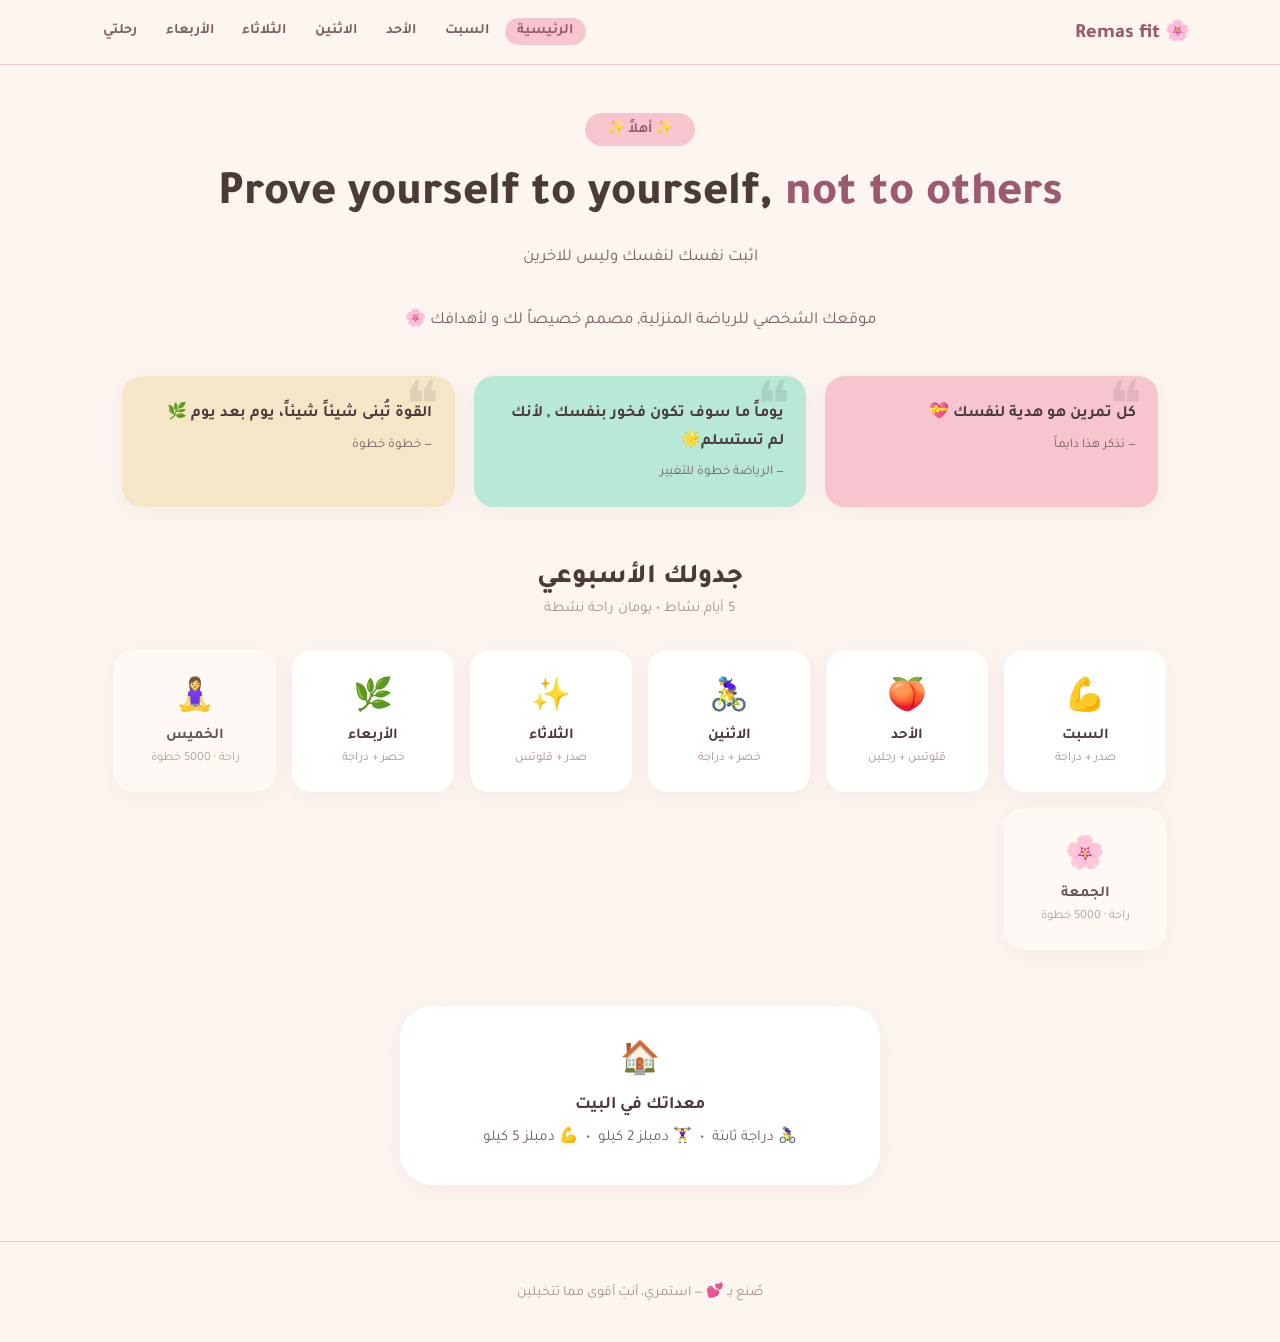
==== commit 3b9ef722: "Update website" ====
--- a/index.html
+++ b/index.html
@@ -25,18 +25,19 @@
 
 <div class="hero">
   <div class="hero-badge">✨ أهلاً ✨</div>
-  <h1>جسمك جميل <span>حركتك أجمل</span></h1>
-  <p class="hero-sub">موقعك الشخصي للرياضة المنزلية — مصمم خصيصاً لكِ، لأهدافكِ، ولجدولكِ الخاص 🌸</p>
+  <h1>Prove yourself to yourself,<span> not to others</span></h1>
+  <p class="hero-sub">اثبت نفسك لنفسك وليس للاخرين</p>
+  <p class="hero-sub">موقعك الشخصي للرياضة المنزلية, مصمم خصيصاً لك و لأهدافك  🌸</p>
 </div>
 
 <div class="quotes-grid">
   <div class="quote-card">
-    <p>كل تمرين تعمليه هو هدية تقدمينها لنفسك 💝</p>
-    <span>— تذكري هذا دايماً</span>
+    <p>كل تمرين هو هدية لنفسك 💝</p>
+    <span>— تذكر هذا دايماً</span>
   </div>
   <div class="quote-card">
-    <p>ما تحتاجين تغيري شيء — أنتِ بالفعل رائعة 🌟</p>
-    <span>— الرياضة للقوة، مو للتغيير</span>
+    <p>  يوماً ما سوف تكون فخور بنفسك , لأنك لم تستسلم🌟</p>
+    <span>— الرياضة خطوة للتغيير</span>
   </div>
   <div class="quote-card">
     <p>القوة تُبنى شيئاً شيئاً، يوم بعد يوم 🌿</p>
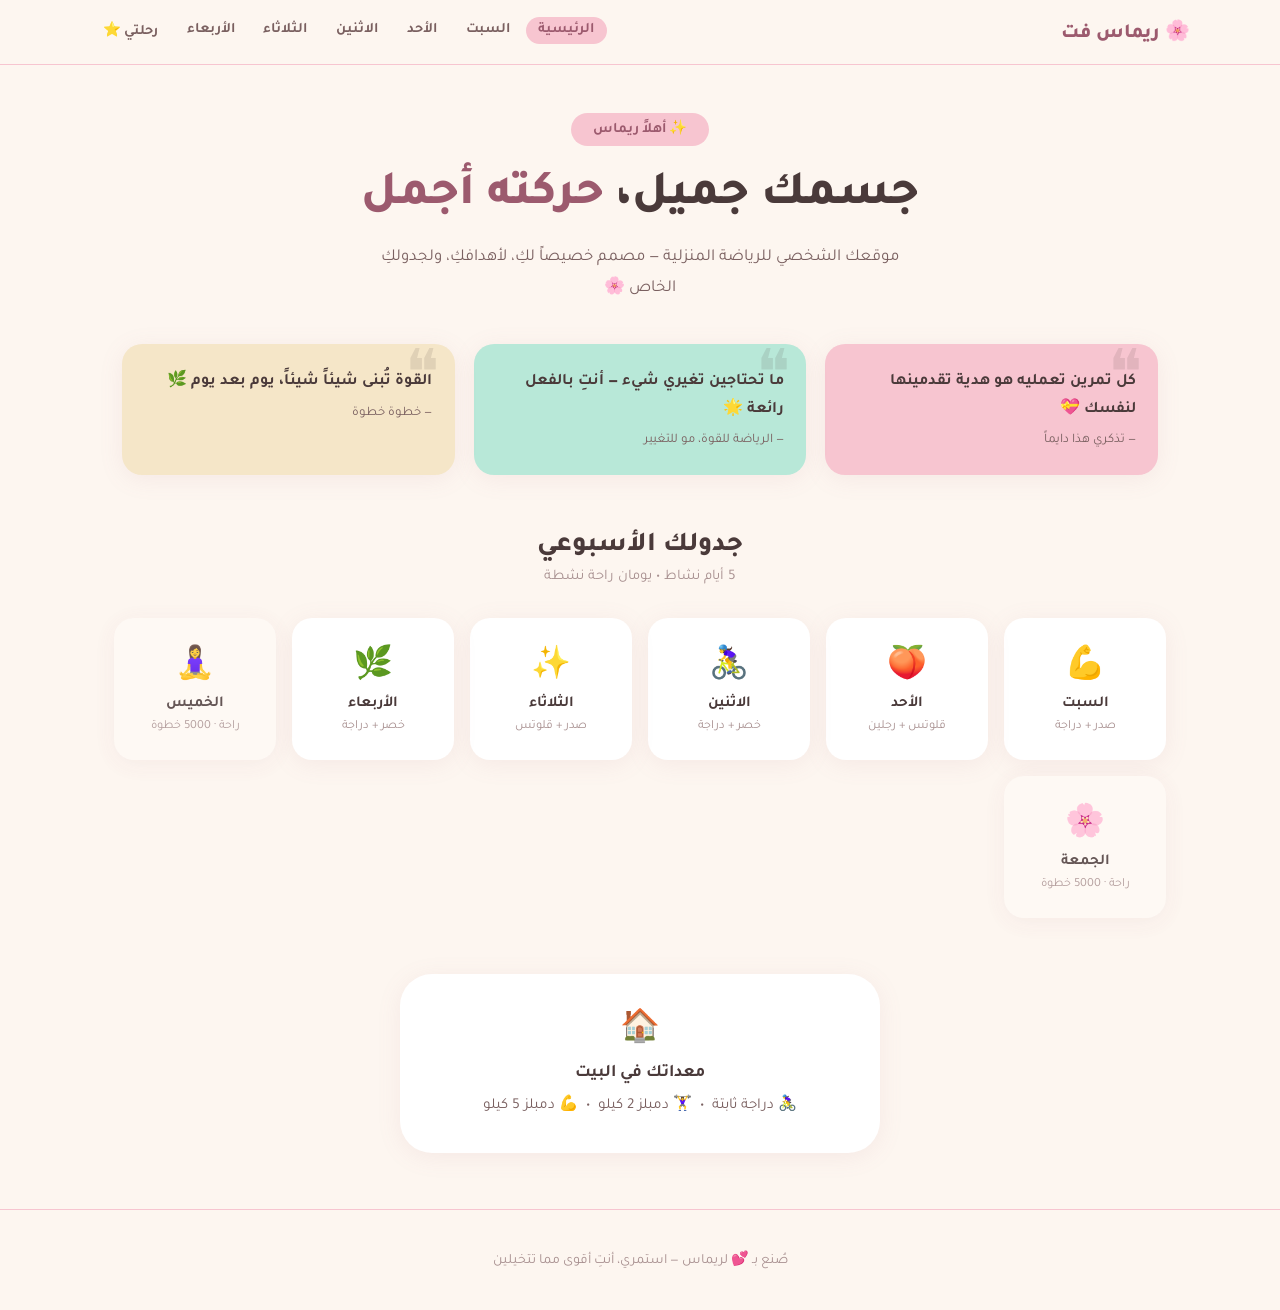
==== commit 0b3ad5e7: "Fix service worker paths" ====
--- a/index.html
+++ b/index.html
@@ -3,6 +3,13 @@
 <head>
 <meta charset="UTF-8"/>
 <meta name="viewport" content="width=device-width, initial-scale=1.0"/>
+  <link rel="manifest" href="manifest.json"/>
+  <meta name="mobile-web-app-capable" content="yes"/>
+  <meta name="apple-mobile-web-app-capable" content="yes"/>
+  <meta name="apple-mobile-web-app-status-bar-style" content="default"/>
+  <meta name="apple-mobile-web-app-title" content="ريماس فت"/>
+  <meta name="theme-color" content="#F7C5D0"/>
+  <link rel="apple-touch-icon" href="icons/icon-192.png"/>
 <title>ريماس فت — الرئيسية</title>
 <link rel="stylesheet" href="style.css"/>
 </head>
@@ -10,7 +17,7 @@
 
 <nav>
   <div class="nav-inner">
-    <a class="nav-logo" href="index.html">🌸 Remas fit</a>
+    <a class="nav-logo" href="index.html">🌸 ريماس فت</a>
     <ul class="nav-links">
       <li><a href="index.html" class="active">الرئيسية</a></li>
       <li><a href="saturday.html">السبت</a></li>
@@ -18,26 +25,25 @@
       <li><a href="monday.html">الاثنين</a></li>
       <li><a href="tuesday.html">الثلاثاء</a></li>
       <li><a href="wednesday.html">الأربعاء</a></li>
-      <li><a href="my-journey.html">رحلتي </a></li>
+      <li><a href="my-journey.html">رحلتي ⭐</a></li>
     </ul>
   </div>
 </nav>
 
 <div class="hero">
-  <div class="hero-badge">✨ أهلاً ✨</div>
-  <h1>Prove yourself to yourself,<span> not to others</span></h1>
-  <p class="hero-sub">اثبت نفسك لنفسك وليس للاخرين</p>
-  <p class="hero-sub">موقعك الشخصي للرياضة المنزلية, مصمم خصيصاً لك و لأهدافك  🌸</p>
+  <div class="hero-badge">✨ أهلاً ريماس</div>
+  <h1>جسمك جميل، <span>حركته أجمل</span></h1>
+  <p class="hero-sub">موقعك الشخصي للرياضة المنزلية — مصمم خصيصاً لكِ، لأهدافكِ، ولجدولكِ الخاص 🌸</p>
 </div>
 
 <div class="quotes-grid">
   <div class="quote-card">
-    <p>كل تمرين هو هدية لنفسك 💝</p>
-    <span>— تذكر هذا دايماً</span>
+    <p>كل تمرين تعمليه هو هدية تقدمينها لنفسك 💝</p>
+    <span>— تذكري هذا دايماً</span>
   </div>
   <div class="quote-card">
-    <p>  يوماً ما سوف تكون فخور بنفسك , لأنك لم تستسلم🌟</p>
-    <span>— الرياضة خطوة للتغيير</span>
+    <p>ما تحتاجين تغيري شيء — أنتِ بالفعل رائعة 🌟</p>
+    <span>— الرياضة للقوة، مو للتغيير</span>
   </div>
   <div class="quote-card">
     <p>القوة تُبنى شيئاً شيئاً، يوم بعد يوم 🌿</p>
@@ -99,8 +105,16 @@
 </div>
 
 <footer>
-  <p>صُنع بـ <span>💕</span>  — استمري، أنتِ أقوى مما تتخيلين</p>
+  <p>صُنع بـ <span>💕</span> لريماس — استمري، أنتِ أقوى مما تتخيلين</p>
 </footer>
 
+
+<script>
+if ('serviceWorker' in navigator) {
+  window.addEventListener('load', () => {
+    navigator.serviceWorker.register('/Remas-Fitness/sw.js');
+  });
+}
+</script>
 </body>
 </html>
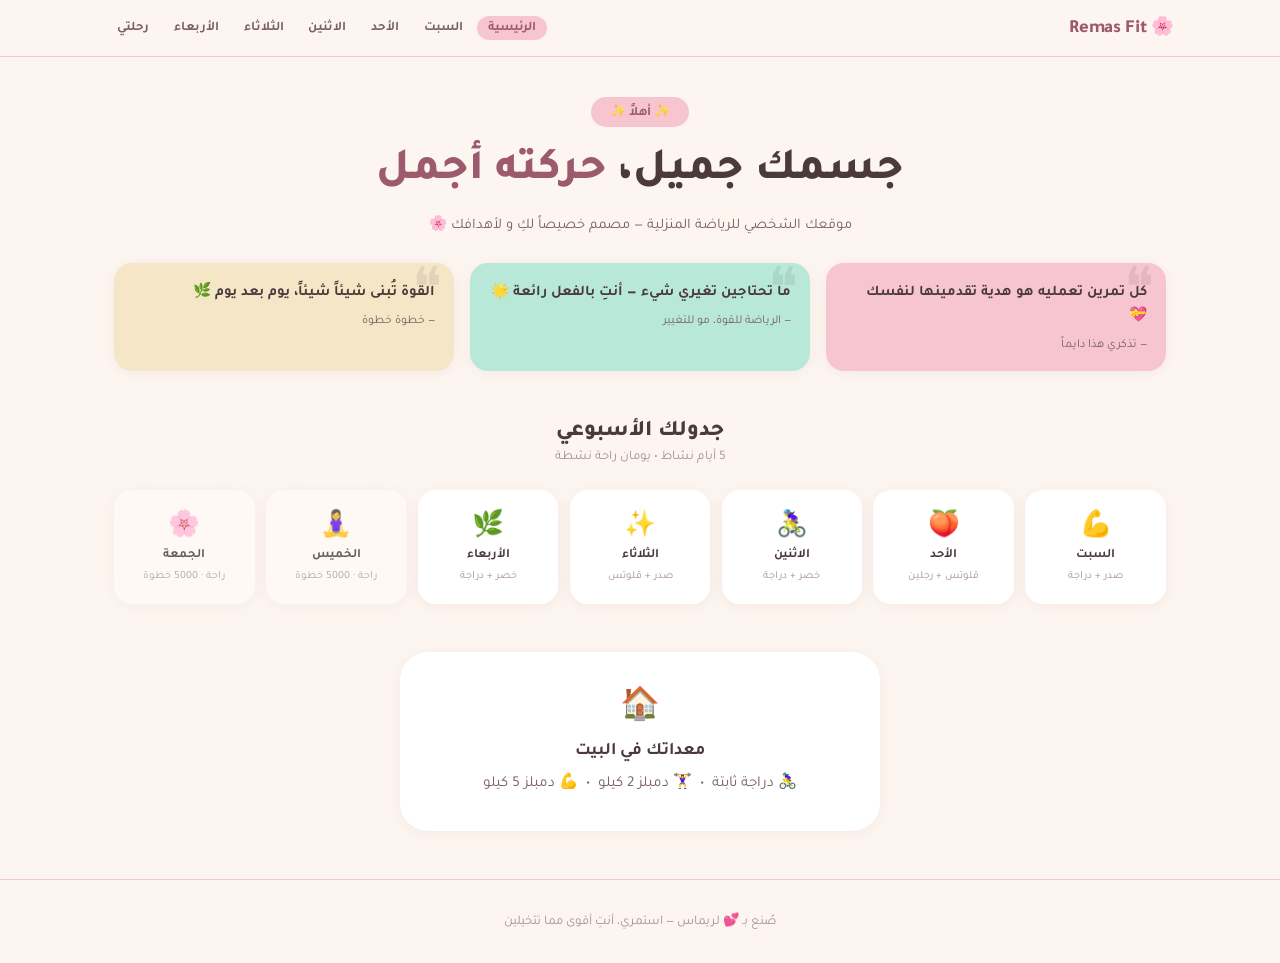
==== commit a03fa589: "Fix service worker paths" ====
--- a/index.html
+++ b/index.html
@@ -17,7 +17,7 @@
 
 <nav>
   <div class="nav-inner">
-    <a class="nav-logo" href="index.html">🌸 ريماس فت</a>
+    <a class="nav-logo" href="index.html">🌸 Remas Fit</a>
     <ul class="nav-links">
       <li><a href="index.html" class="active">الرئيسية</a></li>
       <li><a href="saturday.html">السبت</a></li>
@@ -25,15 +25,15 @@
       <li><a href="monday.html">الاثنين</a></li>
       <li><a href="tuesday.html">الثلاثاء</a></li>
       <li><a href="wednesday.html">الأربعاء</a></li>
-      <li><a href="my-journey.html">رحلتي ⭐</a></li>
+      <li><a href="my-journey.html">رحلتي </a></li>
     </ul>
   </div>
 </nav>
 
 <div class="hero">
-  <div class="hero-badge">✨ أهلاً ريماس</div>
+  <div class="hero-badge">✨ أهلاً ✨</div>
   <h1>جسمك جميل، <span>حركته أجمل</span></h1>
-  <p class="hero-sub">موقعك الشخصي للرياضة المنزلية — مصمم خصيصاً لكِ، لأهدافكِ، ولجدولكِ الخاص 🌸</p>
+  <p class="hero-sub">موقعك الشخصي للرياضة المنزلية — مصمم خصيصاً لكِ و لأهدافك  🌸</p>
 </div>
 
 <div class="quotes-grid">
@@ -116,5 +116,38 @@
   });
 }
 </script>
+
+<nav class="bottom-nav">
+  <div class="bottom-nav-inner">
+      <a href="index.html" class="active">
+        <span class="bn-icon">🏠</span>
+        <span>الرئيسية</span>
+      </a>
+      <a href="saturday.html" class="">
+        <span class="bn-icon">💪</span>
+        <span>السبت</span>
+      </a>
+      <a href="sunday.html" class="">
+        <span class="bn-icon">🍑</span>
+        <span>الأحد</span>
+      </a>
+      <a href="monday.html" class="">
+        <span class="bn-icon">🚴‍♀️</span>
+        <span>الاثنين</span>
+      </a>
+      <a href="tuesday.html" class="">
+        <span class="bn-icon">✨</span>
+        <span>الثلاثاء</span>
+      </a>
+      <a href="wednesday.html" class="">
+        <span class="bn-icon">🌿</span>
+        <span>الأربعاء</span>
+      </a>
+      <a href="my-journey.html" class="">
+        <span class="bn-icon">⭐</span>
+        <span>رحلتي</span>
+      </a>
+  </div>
+</nav>
 </body>
 </html>
--- a/style.css
+++ b/style.css
@@ -1,5 +1,6 @@
-@import url('https://fonts.googleapis.com/css2?family=Tajawal:wght@300;400;500;700;800&family=Playfair+Display:wght@400;600&display=swap');
-
+@import url('https://fonts.googleapis.com/css2?family=Tajawal:wght@300;400;500;700;800&display=swap');
+
+/* ─── المتغيرات ─── */
 :root {
   --blush: #F7C5D0;
   --blush-dark: #e8a0b5;
@@ -17,17 +18,34 @@
   --text-mid: #7a6060;
   --text-light: #a89090;
   --radius-sm: 12px;
-  --radius-md: 20px;
-  --radius-lg: 32px;
-  --shadow-soft: 0 4px 24px rgba(180,120,140,0.10);
-  --shadow-card: 0 8px 32px rgba(180,120,140,0.13);
-  --transition: 0.3s cubic-bezier(0.4,0,0.2,1);
-}
-
-*, *::before, *::after { margin: 0; padding: 0; box-sizing: border-box; }
+  --radius-md: 18px;
+  --radius-lg: 28px;
+  --shadow-soft: 0 2px 16px rgba(180,120,140,0.10);
+  --shadow-card: 0 6px 24px rgba(180,120,140,0.15);
+  --transition: 0.25s ease;
+
+  /* أحجام الخط — أصغر للجوال */
+  --fs-xs: 0.75rem;
+  --fs-sm: 0.82rem;
+  --fs-md: 0.92rem;
+  --fs-lg: 1.1rem;
+  --fs-xl: 1.4rem;
+  --fs-2xl: 1.8rem;
+}
+
+/* ─── أساسيات ─── */
+*, *::before, *::after {
+  margin: 0;
+  padding: 0;
+  box-sizing: border-box;
+  -webkit-tap-highlight-color: transparent;
+}
+
 html {
   scroll-behavior: smooth;
   overflow-x: hidden;
+  /* منع التكبير التلقائي في iOS */
+  -webkit-text-size-adjust: 100%;
 }
 
 body {
@@ -37,18 +55,30 @@
   min-height: 100vh;
   direction: rtl;
   overflow-x: hidden;
-  width: 100%;
+  /* safe area للأيفون */
+  padding-bottom: env(safe-area-inset-bottom, 0px);
+  /* تحسين الخط على iOS */
+  -webkit-font-smoothing: antialiased;
+}
+
+/* منع التكبير عند الضغط على الـ inputs */
+input, textarea, select, button {
+  font-family: 'Tajawal', sans-serif;
+  font-size: 16px;
+  touch-action: manipulation;
 }
 
 /* ─── NAV ─── */
 nav {
-  background: rgba(253,246,240,0.95);
-  backdrop-filter: blur(12px);
+  background: rgba(253,246,240,0.96);
+  backdrop-filter: blur(16px);
+  -webkit-backdrop-filter: blur(16px);
   border-bottom: 1.5px solid var(--blush);
   position: sticky;
   top: 0;
   z-index: 100;
-  padding: 0 1.5rem;
+  /* safe area للـ notch */
+  padding-top: env(safe-area-inset-top, 0px);
 }
 
 .nav-inner {
@@ -58,34 +88,31 @@
   display: flex;
   align-items: center;
   justify-content: space-between;
-  height: 64px;
-  box-sizing: border-box;
-  gap: 0.5rem;
+  height: 56px;
+  padding: 0 1rem;
 }
 
 .nav-logo {
-  font-family: 'Tajawal', sans-serif;
-  font-size: 1.25rem;
+  font-size: 1.15rem;
   font-weight: 800;
   color: var(--blush-text);
   text-decoration: none;
   white-space: nowrap;
+  letter-spacing: -0.3px;
 }
 
 .nav-links {
   display: flex;
-  gap: 0.2rem;
+  gap: 0.15rem;
   list-style: none;
-  flex-wrap: wrap;
-  justify-content: center;
 }
 
 .nav-links a {
   text-decoration: none;
   color: var(--text-mid);
-  font-size: 0.9rem;
+  font-size: 0.82rem;
   font-weight: 600;
-  padding: 0.4rem 0.8rem;
+  padding: 0.35rem 0.7rem;
   border-radius: 50px;
   transition: var(--transition);
 }
@@ -96,118 +123,163 @@
   color: var(--blush-text);
 }
 
+/* ─── BOTTOM NAV للجوال ─── */
+.bottom-nav {
+  display: none;
+  position: fixed;
+  bottom: 0;
+  right: 0;
+  left: 0;
+  background: rgba(253,246,240,0.97);
+  backdrop-filter: blur(16px);
+  -webkit-backdrop-filter: blur(16px);
+  border-top: 1.5px solid var(--blush);
+  z-index: 100;
+  padding-bottom: env(safe-area-inset-bottom, 8px);
+}
+
+.bottom-nav-inner {
+  display: flex;
+  justify-content: space-around;
+  align-items: center;
+  height: 56px;
+  padding: 0 0.5rem;
+}
+
+.bottom-nav a {
+  display: flex;
+  flex-direction: column;
+  align-items: center;
+  gap: 2px;
+  text-decoration: none;
+  color: var(--text-light);
+  font-size: 0.6rem;
+  font-weight: 600;
+  padding: 0.3rem 0.5rem;
+  border-radius: var(--radius-sm);
+  transition: var(--transition);
+  min-width: 44px;
+}
+
+.bottom-nav a .bn-icon { font-size: 1.3rem; line-height: 1; }
+.bottom-nav a.active { color: var(--blush-text); }
+.bottom-nav a.active .bn-icon-wrap {
+  background: var(--blush);
+  border-radius: 50px;
+  padding: 0.2rem 0.6rem;
+}
+
+/* ─── SECTION ─── */
+.section {
+  max-width: 1100px;
+  width: 100%;
+  margin: 2rem auto;
+  padding: 0 1rem;
+  box-sizing: border-box;
+}
+
 /* ─── HERO ─── */
 .hero {
+  text-align: center;
+  padding: 1.5rem 1rem 0;
   max-width: 1100px;
-  margin: 3rem auto 0;
-  padding: 0 2rem;
-  text-align: center;
+  margin: 0 auto;
 }
 
 .hero-badge {
   display: inline-block;
   background: var(--blush);
   color: var(--blush-text);
-  font-size: 0.9rem;
-  font-weight: 700;
-  padding: 0.4rem 1.4rem;
-  border-radius: 50px;
-  margin-bottom: 1.2rem;
-  animation: fadeUp 0.6s ease both;
+  font-size: var(--fs-sm);
+  font-weight: 700;
+  padding: 0.35rem 1.2rem;
+  border-radius: 50px;
+  margin-bottom: 1rem;
+  animation: fadeUp 0.5s ease both;
 }
 
 .hero h1 {
-  font-family: 'Tajawal', sans-serif;
-  font-size: clamp(2rem, 5vw, 3rem);
+  font-size: clamp(1.6rem, 5vw, 2.8rem);
   font-weight: 800;
   color: var(--text-dark);
   line-height: 1.3;
-  margin-bottom: 1rem;
+  margin-bottom: 0.8rem;
+  animation: fadeUp 0.6s ease both;
+}
+
+.hero h1 span { color: var(--blush-text); }
+
+.hero-sub {
+  font-size: var(--fs-md);
+  color: var(--text-mid);
+  max-width: 480px;
+  margin: 0 auto 1.5rem;
+  line-height: 1.7;
   animation: fadeUp 0.7s ease both;
-}
-
-.hero h1 span { color: var(--blush-text); }
-
-.hero-sub {
-  font-size: 1.05rem;
-  color: var(--text-mid);
-  max-width: 520px;
-  margin: 0 auto 2rem;
-  line-height: 1.8;
-  animation: fadeUp 0.8s ease both;
 }
 
 /* ─── QUOTE CARDS ─── */
 .quotes-grid {
   display: grid;
-  grid-template-columns: repeat(auto-fit, minmax(260px, 1fr));
-  gap: 1.2rem;
+  grid-template-columns: repeat(auto-fit, minmax(240px, 1fr));
+  gap: 1rem;
   max-width: 1100px;
-  margin: 2.5rem auto;
-  padding: 0 2rem;
+  margin: 1.5rem auto;
+  padding: 0 1rem;
 }
 
 .quote-card {
   border-radius: var(--radius-md);
-  padding: 1.6rem 1.4rem;
+  padding: 1.2rem;
   position: relative;
   overflow: hidden;
   box-shadow: var(--shadow-soft);
-  animation: fadeUp 0.8s ease both;
+  animation: fadeUp 0.7s ease both;
 }
 
 .quote-card:nth-child(1) { background: var(--blush); animation-delay: 0.1s; }
-.quote-card:nth-child(2) { background: var(--mint);  animation-delay: 0.2s; }
-.quote-card:nth-child(3) { background: var(--sand);  animation-delay: 0.3s; }
+.quote-card:nth-child(2) { background: var(--mint);  animation-delay: 0.15s; }
+.quote-card:nth-child(3) { background: var(--sand);  animation-delay: 0.2s; }
 
 .quote-card::before {
   content: '❝';
   position: absolute;
-  top: -8px; right: 16px;
-  font-size: 4rem;
-  opacity: 0.12;
+  top: -8px; right: 12px;
+  font-size: 3.5rem;
+  opacity: 0.1;
   font-family: serif;
 }
 
-.quote-card p  { font-size: 1rem; font-weight: 600; line-height: 1.7; color: var(--text-dark); }
-.quote-card span { display: block; margin-top: 0.6rem; font-size: 0.82rem; color: var(--text-mid); }
-
-/* ─── SECTION ─── */
-.section {
-  max-width: 1100px;
-  width: 100%;
-  margin: 3.5rem auto;
-  padding: 0 1.5rem;
-  box-sizing: border-box;
-}
-
+.quote-card p { font-size: var(--fs-md); font-weight: 600; line-height: 1.6; color: var(--text-dark); }
+.quote-card span { display: block; margin-top: 0.5rem; font-size: var(--fs-xs); color: var(--text-mid); }
+
+/* ─── SECTION TITLES ─── */
 .section-title {
   text-align: center;
-  font-family: 'Tajawal', sans-serif;
-  font-size: 1.7rem;
+  font-size: var(--fs-xl);
   font-weight: 800;
   color: var(--text-dark);
-  margin-bottom: 0.4rem;
+  margin-bottom: 0.3rem;
 }
 
 .section-sub {
   text-align: center;
   color: var(--text-light);
-  font-size: 0.92rem;
-  margin-bottom: 2rem;
+  font-size: var(--fs-sm);
+  margin-bottom: 1.5rem;
 }
 
 /* ─── WEEK GRID ─── */
 .week-grid {
   display: grid;
-  grid-template-columns: repeat(auto-fit, minmax(140px, 1fr));
-  gap: 1rem;
+  grid-template-columns: repeat(4, 1fr);
+  gap: 0.7rem;
 }
 
 .day-card {
   background: var(--white);
   border-radius: var(--radius-md);
-  padding: 1.4rem 1rem;
+  padding: 1rem 0.5rem;
   text-align: center;
   text-decoration: none;
   color: inherit;
@@ -215,27 +287,24 @@
   transition: var(--transition);
   border: 2px solid transparent;
   display: block;
-}
-
-.day-card:hover {
-  transform: translateY(-4px);
-  box-shadow: var(--shadow-card);
-  border-color: var(--blush);
-}
-
-.day-card.rest { background: var(--cream-2); opacity: 0.85; cursor: default; }
-
-.day-emoji  { font-size: 2rem; display: block; margin-bottom: 0.5rem; }
-.day-name   { font-weight: 700; font-size: 0.95rem; color: var(--text-dark); display: block; margin-bottom: 0.25rem; }
-.day-focus  { font-size: 0.78rem; color: var(--text-light); }
+  /* حجم أدنى للضغط */
+  min-height: 88px;
+}
+
+.day-card:active { transform: scale(0.97); }
+.day-card.rest { background: var(--cream-2); opacity: 0.82; }
+
+.day-emoji  { font-size: 1.6rem; display: block; margin-bottom: 0.3rem; }
+.day-name   { font-weight: 700; font-size: 0.8rem; color: var(--text-dark); display: block; margin-bottom: 0.2rem; }
+.day-focus  { font-size: 0.68rem; color: var(--text-light); line-height: 1.3; }
 
 /* ─── DAY HERO ─── */
 .day-hero {
   background: linear-gradient(135deg, var(--blush) 0%, var(--sand) 100%);
   border-radius: var(--radius-lg);
-  padding: 2.5rem 2rem;
-  text-align: center;
-  margin-bottom: 2rem;
+  padding: 1.8rem 1.2rem;
+  text-align: center;
+  margin-bottom: 1.5rem;
   position: relative;
   overflow: hidden;
 }
@@ -243,157 +312,149 @@
 .day-hero::after {
   content: '';
   position: absolute;
-  bottom: -30px; left: -30px;
-  width: 120px; height: 120px;
-  background: rgba(255,255,255,0.15);
+  bottom: -20px; left: -20px;
+  width: 90px; height: 90px;
+  background: rgba(255,255,255,0.12);
   border-radius: 50%;
 }
 
-.day-hero-emoji { font-size: 3rem; display: block; margin-bottom: 0.5rem; }
-.day-hero h1 { font-family: 'Tajawal', sans-serif; font-weight: 800; font-size: 1.9rem; color: var(--text-dark); margin-bottom: 0.4rem; }
-.day-hero p  { color: var(--text-mid); font-size: 0.95rem; }
+.day-hero-emoji { font-size: 2.4rem; display: block; margin-bottom: 0.4rem; }
+.day-hero h1 { font-weight: 800; font-size: var(--fs-xl); color: var(--text-dark); margin-bottom: 0.3rem; line-height: 1.3; }
+.day-hero p  { color: var(--text-mid); font-size: var(--fs-sm); }
 
 /* ─── TIMER ─── */
 .timer-bar {
   background: var(--mint);
   border-radius: var(--radius-md);
-  padding: 1rem 1.5rem;
+  padding: 0.9rem 1.1rem;
   display: flex;
   align-items: center;
   justify-content: space-between;
-  margin-bottom: 2rem;
-  gap: 1rem;
-  flex-wrap: wrap;
-}
-
-.timer-label   { font-size: 0.8rem; font-weight: 700; color: var(--mint-text); }
-.timer-display { font-family: 'Tajawal', sans-serif; font-size: 2rem; font-weight: 700; color: var(--mint-text); }
-.timer-controls { display: flex; gap: 0.6rem; }
+  margin-bottom: 1.5rem;
+  gap: 0.8rem;
+}
+
+.timer-label { font-size: var(--fs-xs); font-weight: 700; color: var(--mint-text); }
+.timer-display { font-size: 1.8rem; font-weight: 800; color: var(--mint-text); font-variant-numeric: tabular-nums; }
+.timer-controls { display: flex; gap: 0.5rem; }
 
 .timer-btn {
   background: var(--white);
   border: none;
   border-radius: 50px;
-  padding: 0.45rem 1.1rem;
-  font-family: 'Tajawal', sans-serif;
-  font-size: 0.9rem;
+  padding: 0.5rem 1rem;
+  font-size: var(--fs-sm);
   font-weight: 700;
   color: var(--mint-text);
   cursor: pointer;
   transition: var(--transition);
-}
-.timer-btn:hover { background: var(--mint-dark); }
-
-/* ─── WORKOUT BLOCKS ─── */
-.workout-section { margin-bottom: 2.2rem; width: 100%; box-sizing: border-box; }
+  min-width: 44px;
+  min-height: 36px;
+}
+.timer-btn:active { background: var(--mint-dark); transform: scale(0.96); }
+
+/* ─── WORKOUT SECTION ─── */
+.workout-section { margin-bottom: 1.8rem; width: 100%; }
 
 .workout-label {
   display: inline-flex;
   align-items: center;
-  gap: 0.5rem;
+  gap: 0.4rem;
   background: var(--blush);
   color: var(--blush-text);
-  font-size: 0.88rem;
-  font-weight: 700;
-  padding: 0.4rem 1.1rem;
-  border-radius: 50px;
-  margin-bottom: 1rem;
+  font-size: var(--fs-sm);
+  font-weight: 700;
+  padding: 0.35rem 1rem;
+  border-radius: 50px;
+  margin-bottom: 0.9rem;
 }
 .workout-label.mint { background: var(--mint); color: var(--mint-text); }
 .workout-label.sand { background: var(--sand); color: var(--sand-text); }
 
+/* ─── EXERCISE GRID & CARDS ─── */
 .exercise-grid {
-  display: grid;
-  grid-template-columns: repeat(auto-fill, minmax(260px, 1fr));
-  gap: 1rem;
+  display: flex;
+  flex-direction: column;
+  gap: 0.8rem;
   width: 100%;
-  box-sizing: border-box;
 }
 
 .exercise-card {
   background: var(--white);
   border-radius: var(--radius-md);
-  padding: 0.9rem 1rem;
+  padding: 0.85rem;
   box-shadow: var(--shadow-soft);
-  transition: var(--transition);
   border-right: 4px solid var(--blush);
   display: flex;
   flex-direction: row;
-  gap: 0.8rem;
-  align-items: flex-start;
+  gap: 0.75rem;
+  align-items: center;
   width: 100%;
-  box-sizing: border-box;
-  overflow: hidden;
-}
+  transition: var(--transition);
+  min-height: 80px;
+}
+.exercise-card:active { transform: scale(0.99); box-shadow: var(--shadow-card); }
 .exercise-card.mint-border { border-color: var(--mint-dark); }
 .exercise-card.sand-border { border-color: var(--sand-dark); }
-.exercise-card:hover { transform: translateY(-2px); box-shadow: var(--shadow-card); }
-
-/* صورة صغيرة ثابتة على اليمين */
+
 .exercise-img {
-  width: 80px;
-  height: 80px;
-  min-width: 80px;
-  max-width: 80px;
+  width: 72px;
+  height: 72px;
+  min-width: 72px;
+  max-width: 72px;
   object-fit: cover;
   border-radius: 10px;
-  display: block;
+  flex-shrink: 0;
   background: var(--cream);
-  flex-shrink: 0;
 }
 
 .exercise-img-placeholder {
-  width: 80px;
-  height: 80px;
-  min-width: 80px;
-  max-width: 80px;
+  width: 72px;
+  height: 72px;
+  min-width: 72px;
+  max-width: 72px;
   border-radius: 10px;
   background: var(--cream);
   display: flex;
   align-items: center;
   justify-content: center;
   flex-direction: column;
-  gap: 0.15rem;
   border: 2px dashed var(--blush-dark);
   color: var(--text-light);
-  font-size: 0.58rem;
-  font-family: 'Tajawal', sans-serif;
+  font-size: 0.55rem;
   text-align: center;
   padding: 0.3rem;
   word-break: break-word;
   flex-shrink: 0;
 }
-.exercise-img-placeholder span { font-size: 1.3rem; display: block; }
-
-/* النص على اليسار */
+.exercise-img-placeholder span { font-size: 1.3rem; display: block; margin-bottom: 2px; }
+
 .exercise-body {
   flex: 1;
   min-width: 0;
-  overflow: hidden;
 }
 
 .exercise-name {
   font-weight: 700;
-  font-size: 0.9rem;
+  font-size: var(--fs-md);
   color: var(--text-dark);
-  margin-bottom: 0.4rem;
-  line-height: 1.4;
-  word-wrap: break-word;
+  margin-bottom: 0.35rem;
+  line-height: 1.35;
 }
 
 .exercise-meta {
   display: flex;
-  gap: 0.35rem;
+  gap: 0.3rem;
   flex-wrap: wrap;
-  margin-bottom: 0.35rem;
+  margin-bottom: 0.3rem;
 }
 
 .pill {
   background: var(--cream);
   color: var(--text-mid);
-  font-size: 0.73rem;
-  font-weight: 600;
-  padding: 0.18rem 0.55rem;
+  font-size: 0.7rem;
+  font-weight: 700;
+  padding: 0.15rem 0.55rem;
   border-radius: 50px;
   white-space: nowrap;
 }
@@ -402,106 +463,109 @@
 .pill.sand  { background: var(--sand);  color: var(--sand-text); }
 
 .exercise-tip {
-  font-size: 0.78rem;
+  font-size: var(--fs-xs);
   color: var(--text-light);
-  line-height: 1.55;
-  word-wrap: break-word;
-}
-
-/* ─── BIKE ─── */
+  line-height: 1.5;
+}
+
+/* ─── BIKE CARD ─── */
 .bike-card {
   background: linear-gradient(135deg, var(--mint) 0%, var(--sand) 100%);
   border-radius: var(--radius-lg);
-  padding: 1.8rem;
+  padding: 1.3rem;
   margin-bottom: 1rem;
 }
-.bike-card h3 { font-size: 1.1rem; font-weight: 700; color: var(--text-dark); margin-bottom: 1rem; }
+.bike-card h3 { font-size: var(--fs-lg); font-weight: 700; color: var(--text-dark); margin-bottom: 0.9rem; }
 
 .bike-intervals {
   display: grid;
-  grid-template-columns: repeat(auto-fit, minmax(130px, 1fr));
-  gap: 0.8rem;
+  grid-template-columns: repeat(5, 1fr);
+  gap: 0.5rem;
 }
 
 .interval-step {
   background: rgba(255,255,255,0.65);
   border-radius: var(--radius-sm);
-  padding: 1rem;
-  text-align: center;
-}
-.interval-step .time { font-family: 'Tajawal', sans-serif; font-size: 1.5rem; font-weight: 700; color: var(--mint-text); display: block; }
-.interval-step .desc { font-size: 0.82rem; color: var(--text-mid); }
+  padding: 0.7rem 0.4rem;
+  text-align: center;
+}
+.interval-step .time { font-size: 1.2rem; font-weight: 800; color: var(--mint-text); display: block; }
+.interval-step .desc { font-size: 0.65rem; color: var(--text-mid); line-height: 1.3; }
 
 /* ─── NEXT BTN ─── */
 .next-btn {
-  display: inline-block;
+  display: block;
+  width: 100%;
   background: var(--blush-text);
   color: white;
-  padding: 0.7rem 2.2rem;
+  padding: 0.9rem;
   border-radius: 50px;
   text-decoration: none;
   font-weight: 700;
-  font-size: 0.95rem;
-  transition: var(--transition);
-}
-.next-btn:hover { opacity: 0.88; transform: scale(1.03); }
-.next-btn.mint  { background: var(--mint-text); }
-.next-btn.sand  { background: var(--sand-text); }
+  font-size: var(--fs-md);
+  text-align: center;
+  transition: var(--transition);
+  min-height: 48px;
+}
+.next-btn:active { opacity: 0.85; transform: scale(0.98); }
+.next-btn.mint { background: var(--mint-text); }
+.next-btn.sand { background: var(--sand-text); }
 
 /* ─── JOURNEY PAGE ─── */
 .journey-tabs {
   display: flex;
-  gap: 0.5rem;
   background: var(--white);
-  padding: 0.5rem;
-  border-radius: 50px;
-  width: fit-content;
-  margin: 0 auto 2rem;
+  padding: 0.4rem;
+  border-radius: 50px;
+  width: 100%;
+  margin: 0 auto 1.5rem;
   box-shadow: var(--shadow-soft);
-  flex-wrap: wrap;
-  justify-content: center;
+  justify-content: space-between;
 }
 
 .tab-btn {
   background: transparent;
   border: none;
-  padding: 0.5rem 1.3rem;
-  border-radius: 50px;
-  font-family: 'Tajawal', sans-serif;
-  font-size: 0.92rem;
+  padding: 0.5rem 0.8rem;
+  border-radius: 50px;
+  font-size: var(--fs-sm);
   font-weight: 700;
   color: var(--text-mid);
   cursor: pointer;
   transition: var(--transition);
+  flex: 1;
+  text-align: center;
+  min-height: 40px;
 }
 .tab-btn.active { background: var(--blush); color: var(--blush-text); }
 
 .tab-content { display: none; }
-.tab-content.active { display: block; animation: fadeUp 0.4s ease both; }
+.tab-content.active { display: block; animation: fadeUp 0.3s ease both; }
 
 .progress-week {
   background: var(--white);
   border-radius: var(--radius-md);
-  padding: 1.5rem;
+  padding: 1.1rem;
   box-shadow: var(--shadow-soft);
-  margin-bottom: 1.2rem;
-}
-.progress-week h3 { font-size: 1rem; font-weight: 700; margin-bottom: 1rem; color: var(--text-dark); }
-
-.progress-days { display: flex; gap: 0.6rem; flex-wrap: wrap; }
+  margin-bottom: 1rem;
+}
+.progress-week h3 { font-size: var(--fs-md); font-weight: 700; margin-bottom: 0.9rem; }
+
+.progress-days { display: flex; gap: 0.5rem; flex-wrap: wrap; }
 
 .progress-day {
-  width: 46px; height: 46px;
+  width: 42px; height: 42px;
   border-radius: 50%;
   border: 2px solid var(--blush);
   display: flex; align-items: center; justify-content: center;
-  font-size: 0.75rem; font-weight: 700;
+  font-size: 0.72rem; font-weight: 700;
   color: var(--text-light);
   cursor: pointer;
   transition: var(--transition);
   user-select: none;
-}
-.progress-day:hover { transform: scale(1.1); }
+  min-width: 42px;
+}
+.progress-day:active { transform: scale(0.92); }
 .progress-day.done { background: var(--blush); color: var(--blush-text); border-color: var(--blush-dark); }
 .progress-day.rest-day { border-color: var(--mint); color: var(--mint-text); }
 .progress-day.rest-day.done { background: var(--mint); }
@@ -510,47 +574,44 @@
   width: 100%;
   border: 1.5px solid var(--blush);
   border-radius: var(--radius-sm);
-  padding: 0.8rem 1rem;
-  font-family: 'Tajawal', sans-serif;
-  font-size: 0.92rem;
+  padding: 0.75rem;
+  font-size: 16px;
   color: var(--text-dark);
   background: var(--cream);
-  resize: vertical;
+  resize: none;
   min-height: 70px;
   outline: none;
-  transition: var(--transition);
-  margin-top: 1rem;
+  margin-top: 0.9rem;
   direction: rtl;
+  line-height: 1.6;
 }
 .note-box textarea:focus { border-color: var(--blush-dark); background: var(--white); }
 
 .goals-grid {
   display: grid;
-  grid-template-columns: repeat(auto-fit, minmax(240px, 1fr));
-  gap: 1.2rem;
+  grid-template-columns: 1fr 1fr;
+  gap: 0.8rem;
 }
 
 .goal-card {
   background: var(--white);
   border-radius: var(--radius-md);
-  padding: 1.5rem;
+  padding: 1rem;
   box-shadow: var(--shadow-soft);
   text-align: center;
 }
-.goal-icon { font-size: 2rem; margin-bottom: 0.5rem; display: block; }
-.goal-card h3 { font-size: 0.95rem; font-weight: 700; color: var(--text-dark); margin-bottom: 0.8rem; }
+.goal-icon { font-size: 1.6rem; margin-bottom: 0.4rem; display: block; }
+.goal-card h3 { font-size: var(--fs-sm); font-weight: 700; color: var(--text-dark); margin-bottom: 0.6rem; }
 
 .goal-input {
   width: 100%;
   border: 1.5px solid var(--blush);
   border-radius: var(--radius-sm);
-  padding: 0.6rem 0.9rem;
-  font-family: 'Tajawal', sans-serif;
-  font-size: 0.9rem;
+  padding: 0.55rem 0.7rem;
+  font-size: 16px;
   color: var(--text-dark);
   background: var(--cream);
   outline: none;
-  transition: var(--transition);
   text-align: center;
   direction: rtl;
 }
@@ -558,9 +619,9 @@
 
 .library-filter {
   display: flex;
-  gap: 0.5rem;
+  gap: 0.4rem;
   flex-wrap: wrap;
-  margin-bottom: 1.5rem;
+  margin-bottom: 1.2rem;
   justify-content: center;
 }
 
@@ -568,52 +629,112 @@
   background: var(--white);
   border: 1.5px solid var(--blush);
   color: var(--blush-text);
-  padding: 0.4rem 1rem;
-  border-radius: 50px;
-  font-family: 'Tajawal', sans-serif;
-  font-size: 0.88rem;
+  padding: 0.4rem 0.9rem;
+  border-radius: 50px;
+  font-size: var(--fs-sm);
   font-weight: 700;
   cursor: pointer;
   transition: var(--transition);
-}
-.filter-btn.active, .filter-btn:hover { background: var(--blush); }
+  min-height: 36px;
+}
+.filter-btn.active, .filter-btn:active { background: var(--blush); }
 
 .save-btn {
   background: var(--blush-text);
   color: white;
   border: none;
-  padding: 0.6rem 1.6rem;
-  border-radius: 50px;
-  font-family: 'Tajawal', sans-serif;
-  font-size: 0.92rem;
+  padding: 0.65rem 1.5rem;
+  border-radius: 50px;
+  font-size: var(--fs-md);
   font-weight: 700;
   cursor: pointer;
-  transition: var(--transition);
-}
-.save-btn:hover { opacity: 0.88; transform: scale(1.03); }
+  min-height: 44px;
+  transition: var(--transition);
+}
+.save-btn:active { opacity: 0.85; transform: scale(0.97); }
 
 /* ─── FOOTER ─── */
 footer {
   text-align: center;
-  padding: 2.5rem 1rem;
+  padding: 2rem 1rem;
   color: var(--text-light);
-  font-size: 0.88rem;
+  font-size: var(--fs-sm);
   border-top: 1.5px solid var(--blush);
-  margin-top: 3rem;
+  margin-top: 2rem;
+  /* مسافة فوق الـ bottom nav */
+  margin-bottom: 70px;
 }
 footer span { color: var(--blush-text); }
 
 /* ─── ANIMATIONS ─── */
 @keyframes fadeUp {
-  from { opacity: 0; transform: translateY(20px); }
+  from { opacity: 0; transform: translateY(16px); }
   to   { opacity: 1; transform: translateY(0); }
 }
 
-/* ─── RESPONSIVE ─── */
-@media (max-width: 640px) {
+/* ─── DESKTOP — شاشات كبيرة ─── */
+@media (min-width: 768px) {
+  .bottom-nav { display: none !important; }
+  .nav-links { display: flex; }
+
+  footer { margin-bottom: 0; }
+
+  .exercise-grid {
+    display: grid;
+    grid-template-columns: repeat(auto-fill, minmax(300px, 1fr));
+    flex-direction: unset;
+  }
+
+  .week-grid { grid-template-columns: repeat(7, 1fr); }
+
+  .goals-grid { grid-template-columns: repeat(3, 1fr); }
+
+  .bike-intervals { grid-template-columns: repeat(5, 1fr); }
+
+  .next-btn { width: auto; display: inline-block; }
+
+  .section { padding: 0 1.5rem; margin: 3rem auto; }
+
+  .day-hero { padding: 2.5rem 2rem; }
+  .day-hero h1 { font-size: 1.9rem; }
+
+  .timer-bar { padding: 1rem 1.5rem; }
+
+  .journey-tabs { width: fit-content; }
+
+  .hero { padding: 2.5rem 2rem 0; }
+  .quotes-grid { padding: 0 1.5rem; }
+}
+
+/* ─── MOBILE — الجوال ─── */
+@media (max-width: 767px) {
   .nav-links { display: none; }
-  .week-grid { grid-template-columns: repeat(3, 1fr); }
-  .day-card  { padding: 1rem 0.5rem; }
-  .day-emoji { font-size: 1.5rem; }
-  .day-name  { font-size: 0.78rem; }
+  .bottom-nav { display: block; }
+
+  .week-grid { grid-template-columns: repeat(4, 1fr); gap: 0.5rem; }
+
+  .bike-intervals { grid-template-columns: repeat(3, 1fr); }
+
+  .exercise-card { align-items: flex-start; }
+
+  .timer-bar { flex-wrap: nowrap; }
+  .timer-display { font-size: 1.5rem; }
+  .timer-btn { padding: 0.45rem 0.75rem; font-size: 0.78rem; }
+}
+
+/* ─── أيفون صغير ─── */
+@media (max-width: 390px) {
+  .week-grid { grid-template-columns: repeat(4, 1fr); gap: 0.4rem; }
+  .day-emoji { font-size: 1.3rem; }
+  .day-name { font-size: 0.7rem; }
+  .day-focus { font-size: 0.6rem; }
+
+  .exercise-img, .exercise-img-placeholder {
+    width: 60px; height: 60px;
+    min-width: 60px; max-width: 60px;
+  }
+
+  .bike-intervals { grid-template-columns: repeat(3, 1fr); }
+
+  .goals-grid { grid-template-columns: 1fr; }
 }
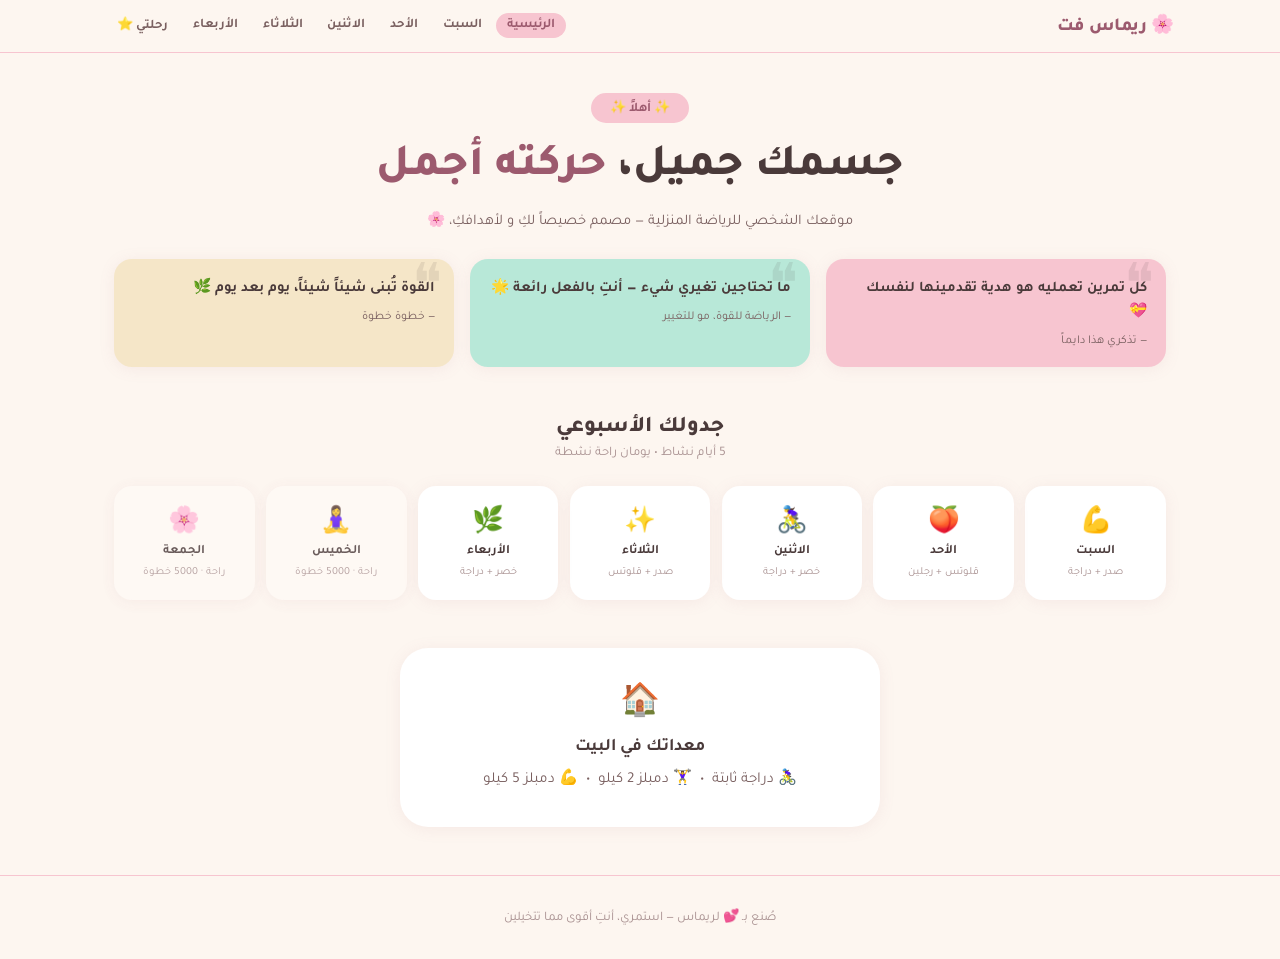
==== commit ba8efa6a: "Fix service worker paths" ====
--- a/index.html
+++ b/index.html
@@ -17,7 +17,7 @@
 
 <nav>
   <div class="nav-inner">
-    <a class="nav-logo" href="index.html">🌸 Remas Fit</a>
+    <a class="nav-logo" href="index.html">🌸 ريماس فت</a>
     <ul class="nav-links">
       <li><a href="index.html" class="active">الرئيسية</a></li>
       <li><a href="saturday.html">السبت</a></li>
@@ -25,7 +25,7 @@
       <li><a href="monday.html">الاثنين</a></li>
       <li><a href="tuesday.html">الثلاثاء</a></li>
       <li><a href="wednesday.html">الأربعاء</a></li>
-      <li><a href="my-journey.html">رحلتي </a></li>
+      <li><a href="my-journey.html">رحلتي ⭐</a></li>
     </ul>
   </div>
 </nav>
@@ -33,7 +33,7 @@
 <div class="hero">
   <div class="hero-badge">✨ أهلاً ✨</div>
   <h1>جسمك جميل، <span>حركته أجمل</span></h1>
-  <p class="hero-sub">موقعك الشخصي للرياضة المنزلية — مصمم خصيصاً لكِ و لأهدافك  🌸</p>
+  <p class="hero-sub">موقعك الشخصي للرياضة المنزلية — مصمم خصيصاً لكِ و لأهدافكِ،  🌸</p>
 </div>
 
 <div class="quotes-grid">
@@ -117,37 +117,5 @@
 }
 </script>
 
-<nav class="bottom-nav">
-  <div class="bottom-nav-inner">
-      <a href="index.html" class="active">
-        <span class="bn-icon">🏠</span>
-        <span>الرئيسية</span>
-      </a>
-      <a href="saturday.html" class="">
-        <span class="bn-icon">💪</span>
-        <span>السبت</span>
-      </a>
-      <a href="sunday.html" class="">
-        <span class="bn-icon">🍑</span>
-        <span>الأحد</span>
-      </a>
-      <a href="monday.html" class="">
-        <span class="bn-icon">🚴‍♀️</span>
-        <span>الاثنين</span>
-      </a>
-      <a href="tuesday.html" class="">
-        <span class="bn-icon">✨</span>
-        <span>الثلاثاء</span>
-      </a>
-      <a href="wednesday.html" class="">
-        <span class="bn-icon">🌿</span>
-        <span>الأربعاء</span>
-      </a>
-      <a href="my-journey.html" class="">
-        <span class="bn-icon">⭐</span>
-        <span>رحلتي</span>
-      </a>
-  </div>
-</nav>
 </body>
 </html>
--- a/style.css
+++ b/style.css
@@ -88,7 +88,7 @@
   display: flex;
   align-items: center;
   justify-content: space-between;
-  height: 56px;
+  height: 52px;
   padding: 0 1rem;
 }
 
@@ -123,51 +123,6 @@
   color: var(--blush-text);
 }
 
-/* ─── BOTTOM NAV للجوال ─── */
-.bottom-nav {
-  display: none;
-  position: fixed;
-  bottom: 0;
-  right: 0;
-  left: 0;
-  background: rgba(253,246,240,0.97);
-  backdrop-filter: blur(16px);
-  -webkit-backdrop-filter: blur(16px);
-  border-top: 1.5px solid var(--blush);
-  z-index: 100;
-  padding-bottom: env(safe-area-inset-bottom, 8px);
-}
-
-.bottom-nav-inner {
-  display: flex;
-  justify-content: space-around;
-  align-items: center;
-  height: 56px;
-  padding: 0 0.5rem;
-}
-
-.bottom-nav a {
-  display: flex;
-  flex-direction: column;
-  align-items: center;
-  gap: 2px;
-  text-decoration: none;
-  color: var(--text-light);
-  font-size: 0.6rem;
-  font-weight: 600;
-  padding: 0.3rem 0.5rem;
-  border-radius: var(--radius-sm);
-  transition: var(--transition);
-  min-width: 44px;
-}
-
-.bottom-nav a .bn-icon { font-size: 1.3rem; line-height: 1; }
-.bottom-nav a.active { color: var(--blush-text); }
-.bottom-nav a.active .bn-icon-wrap {
-  background: var(--blush);
-  border-radius: 50px;
-  padding: 0.2rem 0.6rem;
-}
 
 /* ─── SECTION ─── */
 .section {
@@ -184,6 +139,7 @@
   padding: 1.5rem 1rem 0;
   max-width: 1100px;
   margin: 0 auto;
+  width: 100%;
 }
 
 .hero-badge {
@@ -224,8 +180,10 @@
   grid-template-columns: repeat(auto-fit, minmax(240px, 1fr));
   gap: 1rem;
   max-width: 1100px;
+  width: 100%;
   margin: 1.5rem auto;
   padding: 0 1rem;
+  box-sizing: border-box;
 }
 
 .quote-card {
@@ -674,7 +632,6 @@
 
 /* ─── DESKTOP — شاشات كبيرة ─── */
 @media (min-width: 768px) {
-  .bottom-nav { display: none !important; }
   .nav-links { display: flex; }
 
   footer { margin-bottom: 0; }
@@ -708,8 +665,28 @@
 
 /* ─── MOBILE — الجوال ─── */
 @media (max-width: 767px) {
-  .nav-links { display: none; }
-  .bottom-nav { display: block; }
+  .nav-links {
+    display: flex;
+    gap: 0.1rem;
+    overflow-x: auto;
+    -webkit-overflow-scrolling: touch;
+    scrollbar-width: none;
+    padding-bottom: 2px;
+  }
+  .nav-links::-webkit-scrollbar { display: none; }
+
+  .nav-links a {
+    font-size: 0.75rem;
+    padding: 0.3rem 0.55rem;
+    white-space: nowrap;
+  }
+
+  .nav-logo { font-size: 1rem; }
+
+  /* مسافة تحت المحتوى */
+  body { padding-bottom: 1rem; }
+
+  footer { margin-bottom: 0; }
 
   .week-grid { grid-template-columns: repeat(4, 1fr); gap: 0.5rem; }
 
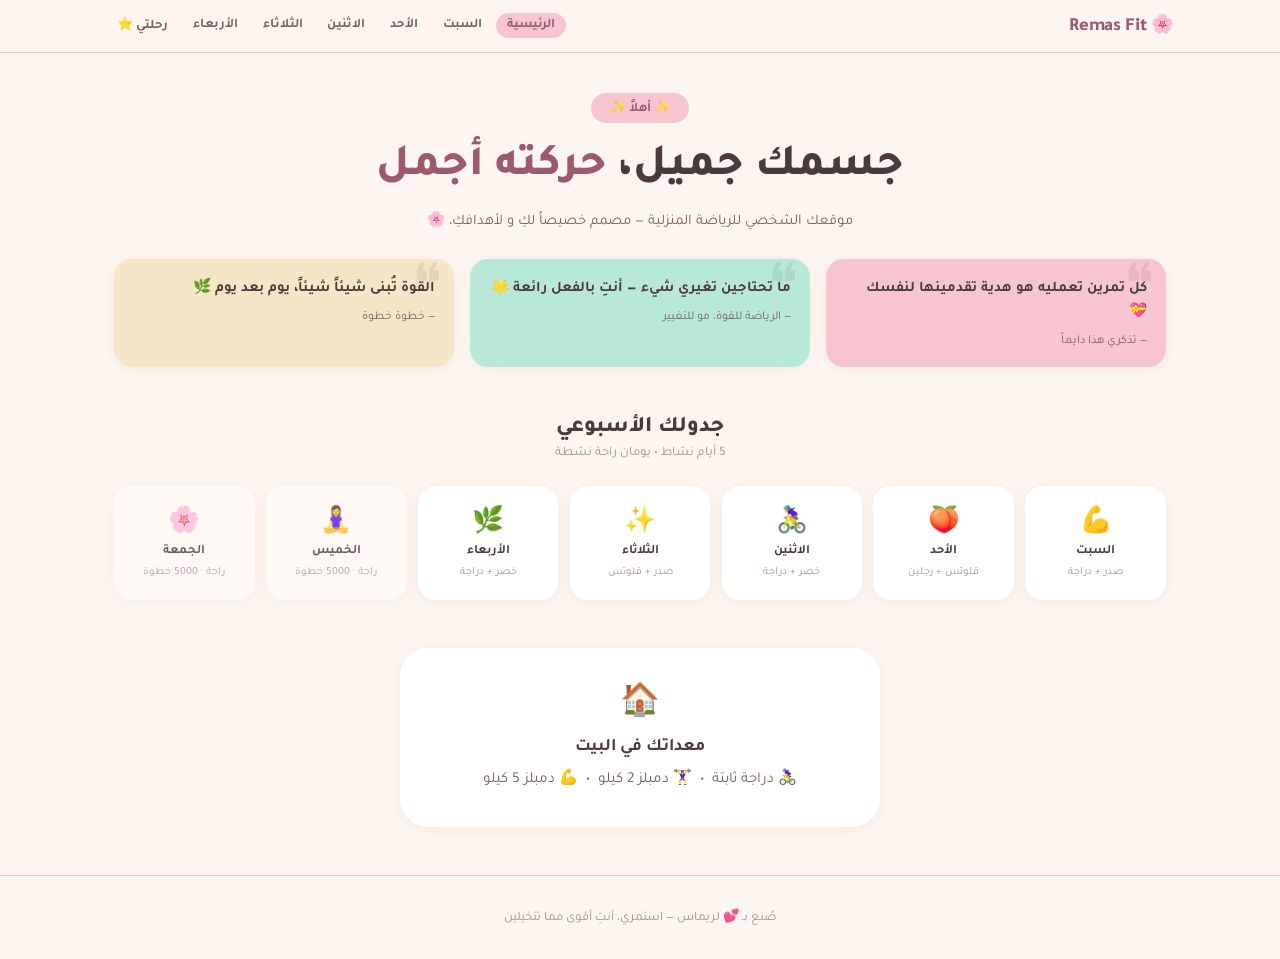
==== commit db164dc4: "Fix service worker paths" ====
--- a/index.html
+++ b/index.html
@@ -10,14 +10,14 @@
   <meta name="apple-mobile-web-app-title" content="ريماس فت"/>
   <meta name="theme-color" content="#F7C5D0"/>
   <link rel="apple-touch-icon" href="icons/icon-192.png"/>
-<title>ريماس فت — الرئيسية</title>
+<title> Remas Fi — الرئيسية</title>
 <link rel="stylesheet" href="style.css"/>
 </head>
 <body>
 
 <nav>
   <div class="nav-inner">
-    <a class="nav-logo" href="index.html">🌸 ريماس فت</a>
+    <a class="nav-logo" href="index.html">🌸 Remas Fit</a>
     <ul class="nav-links">
       <li><a href="index.html" class="active">الرئيسية</a></li>
       <li><a href="saturday.html">السبت</a></li>
